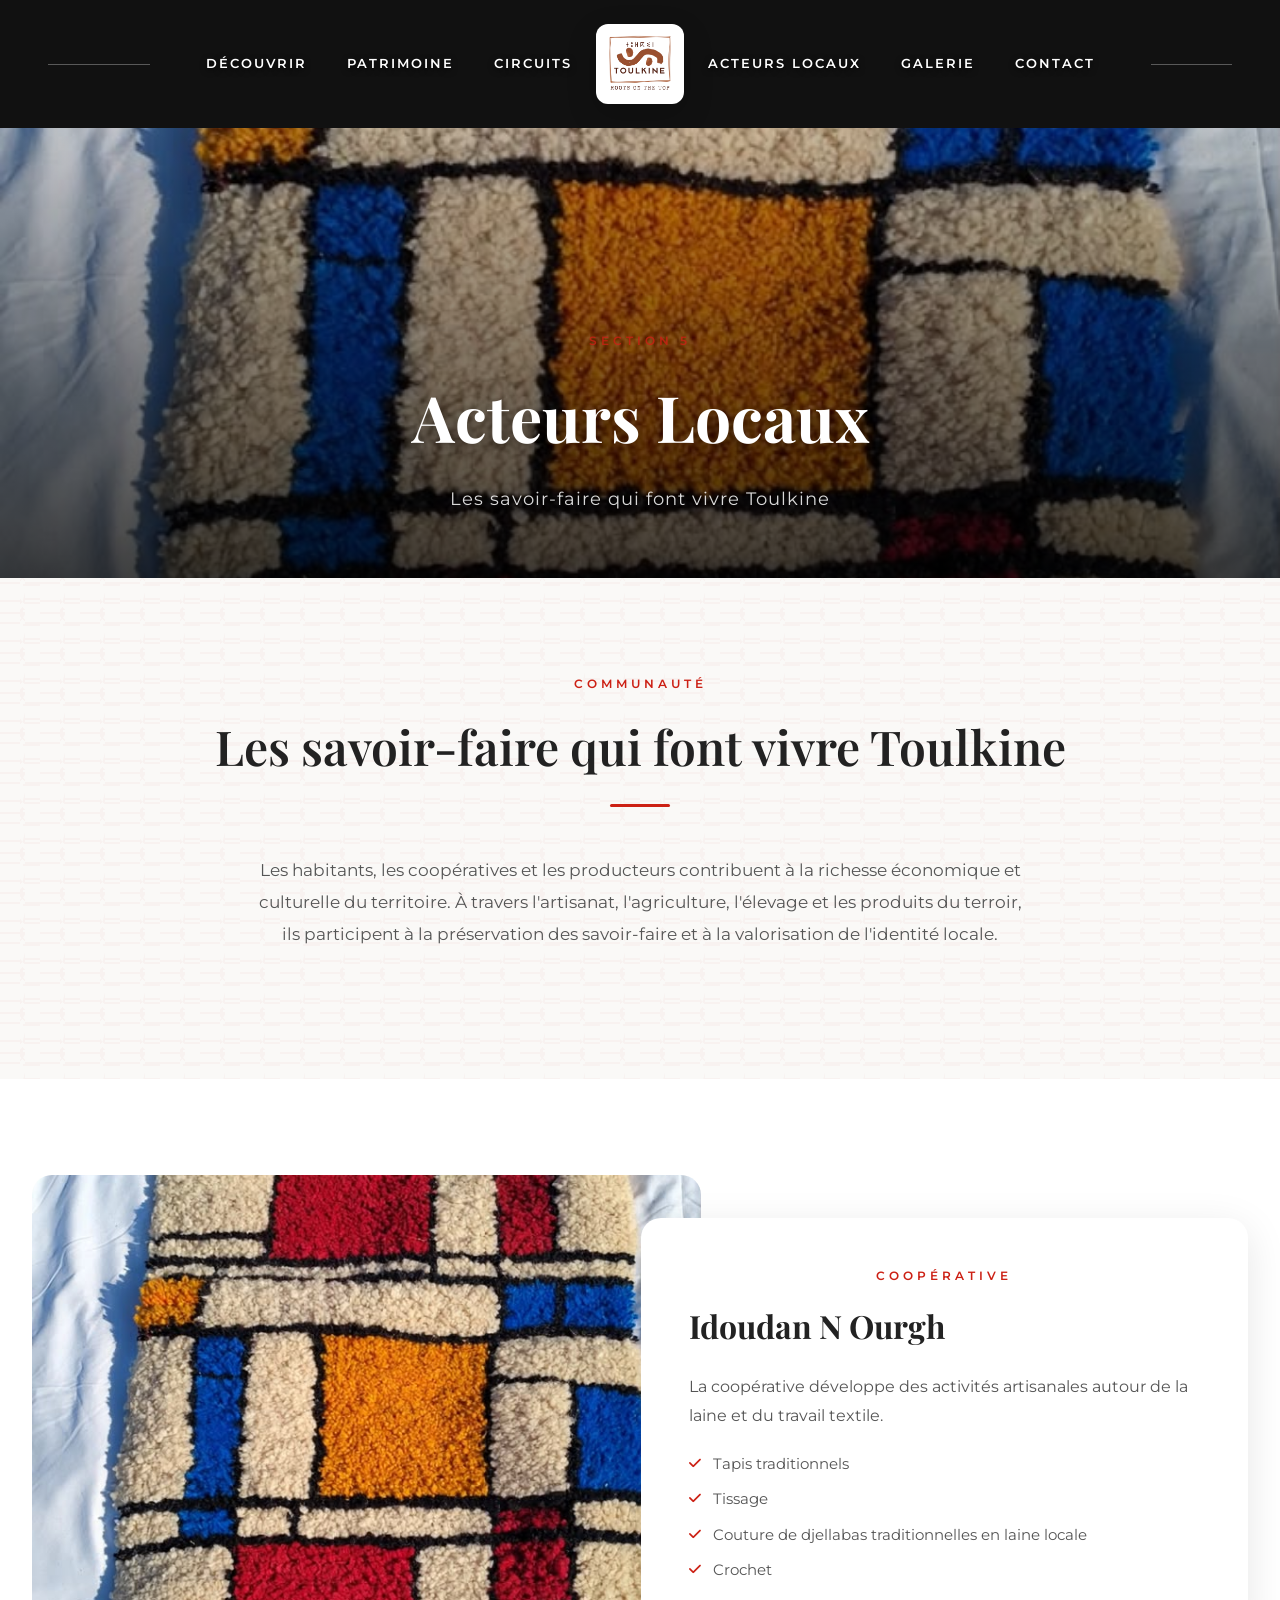
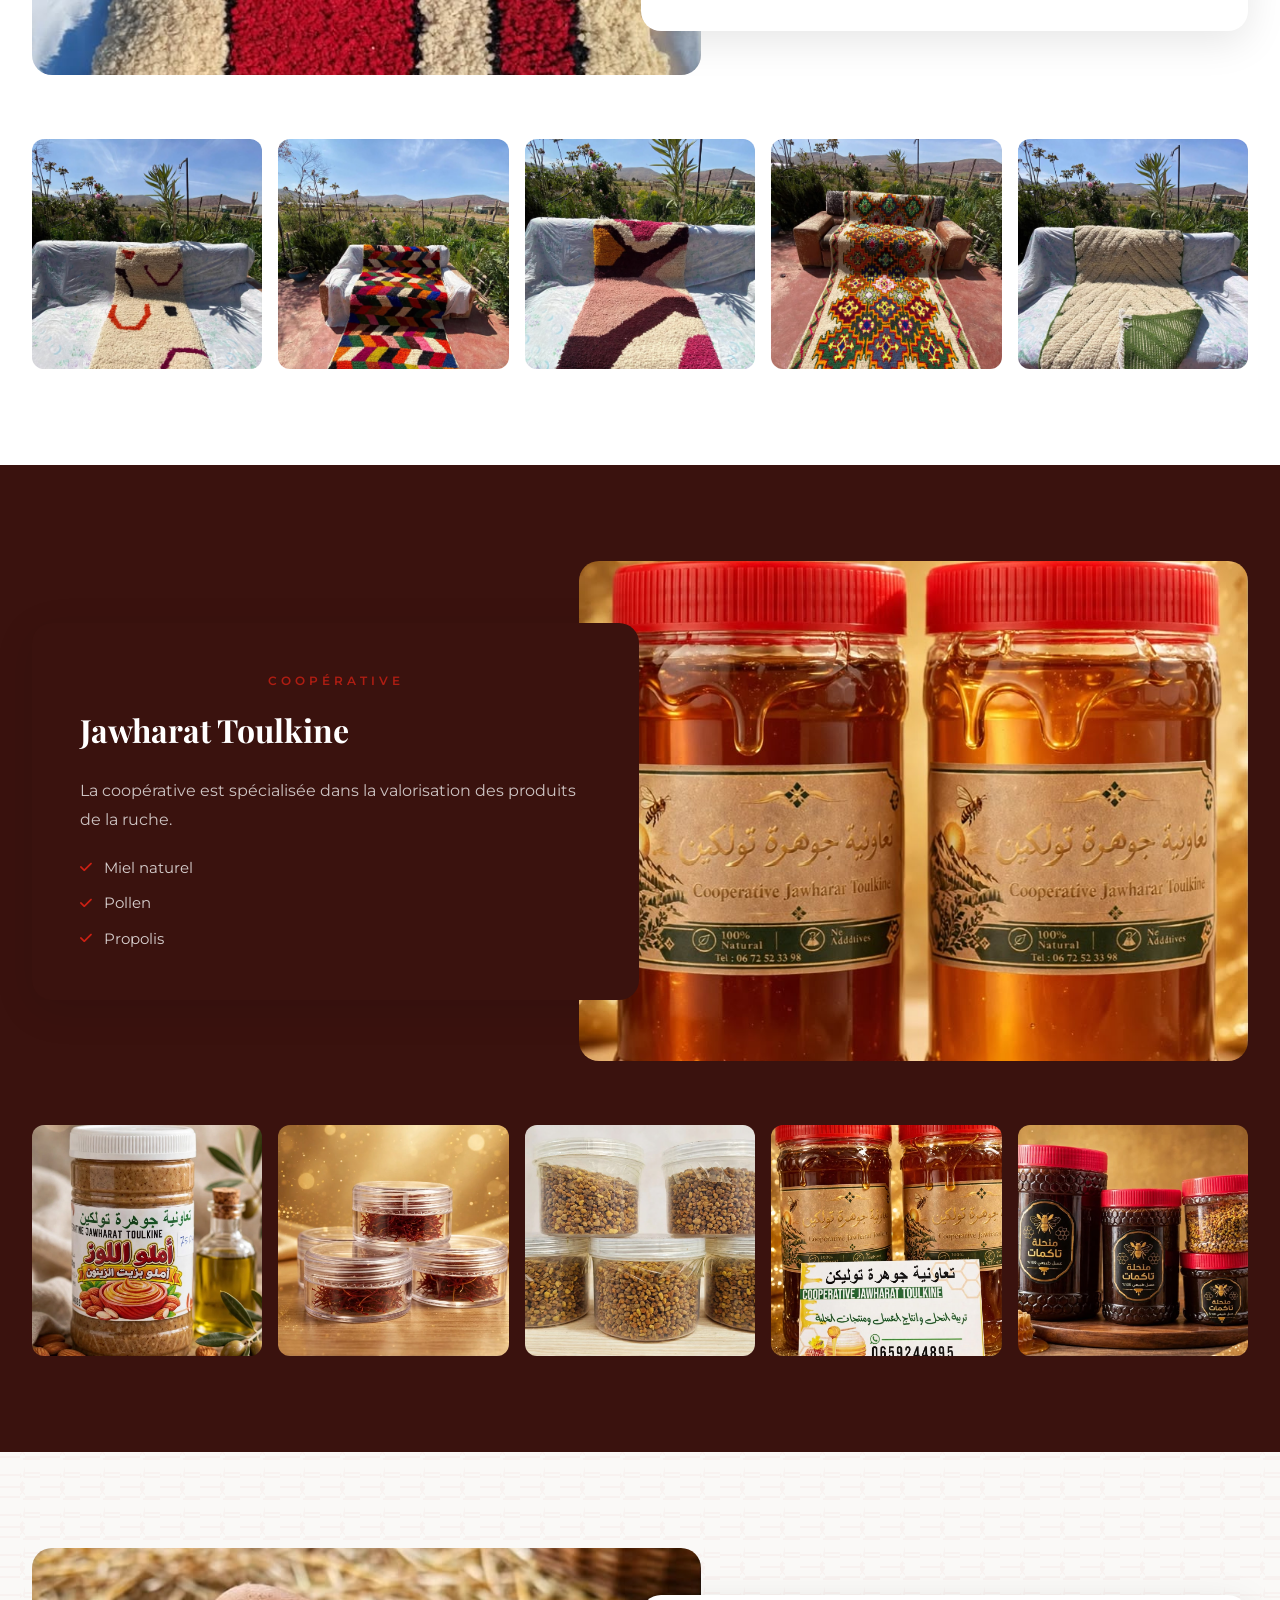
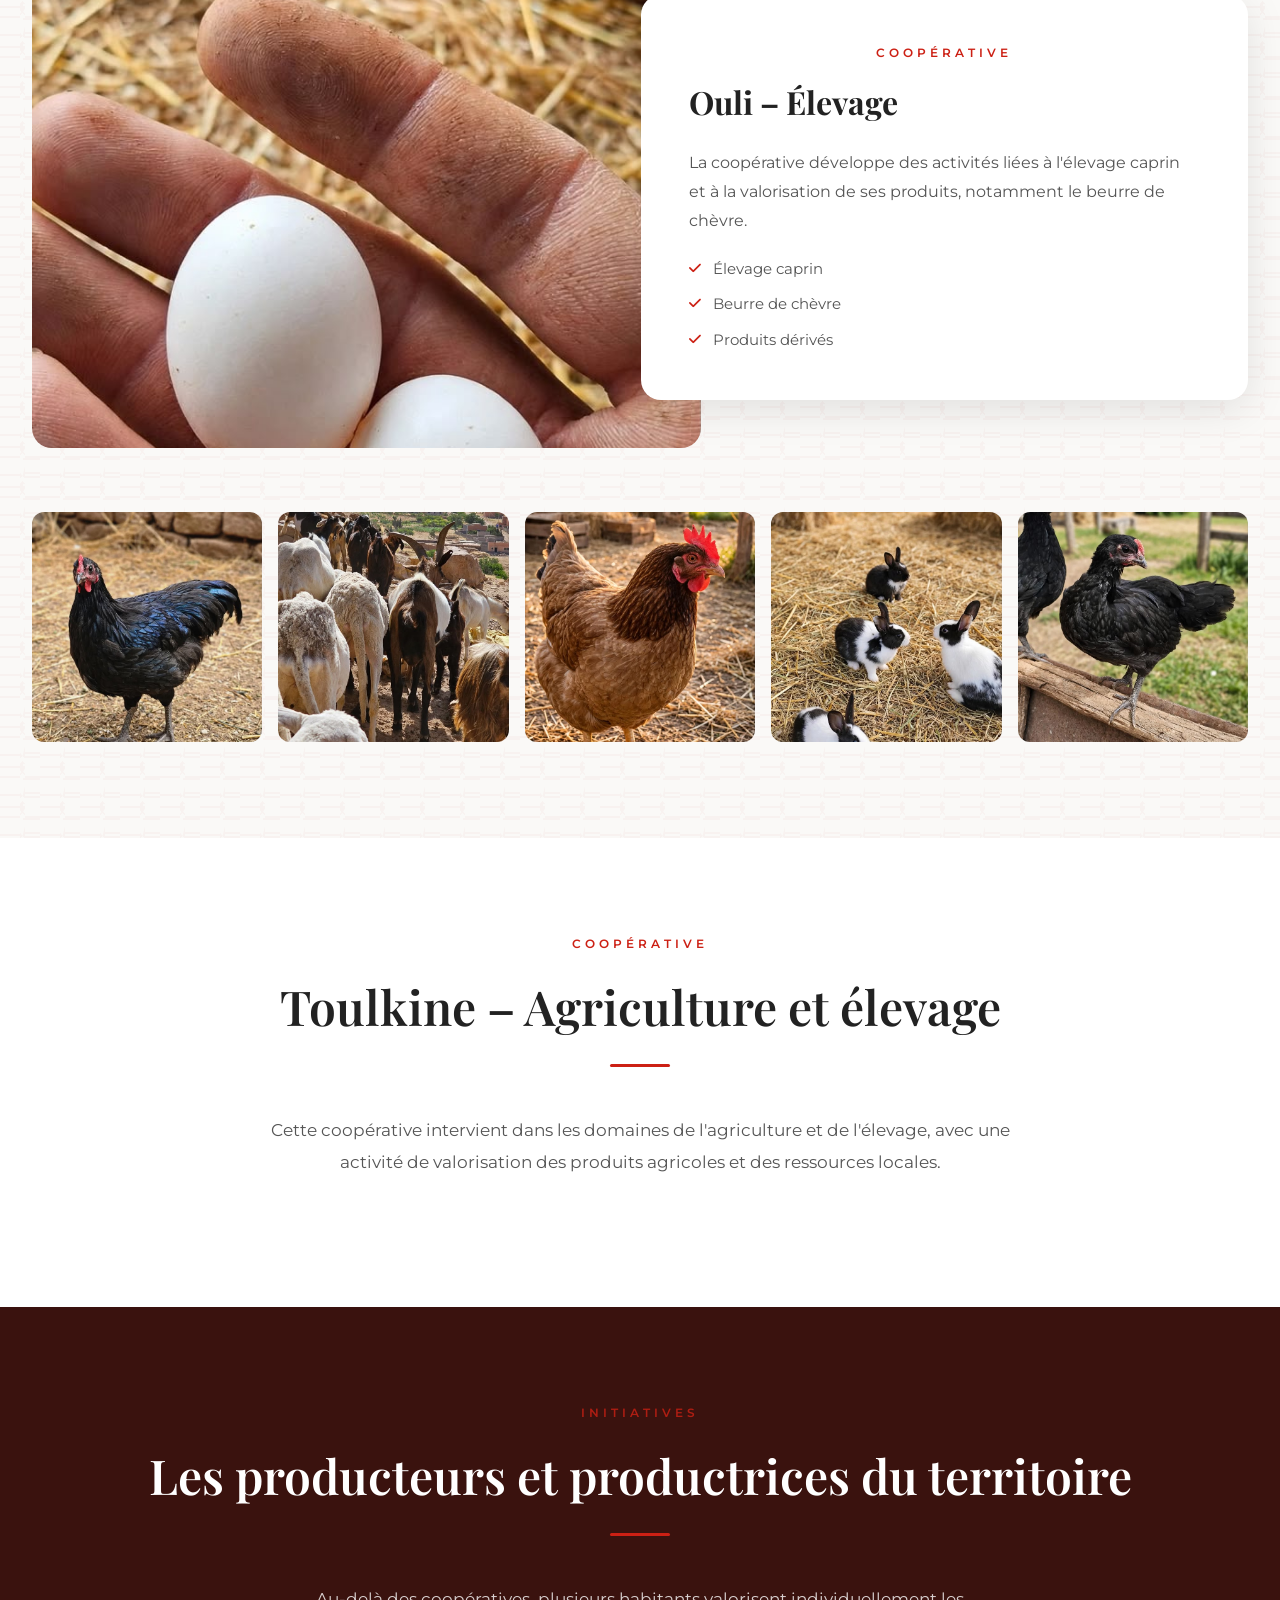
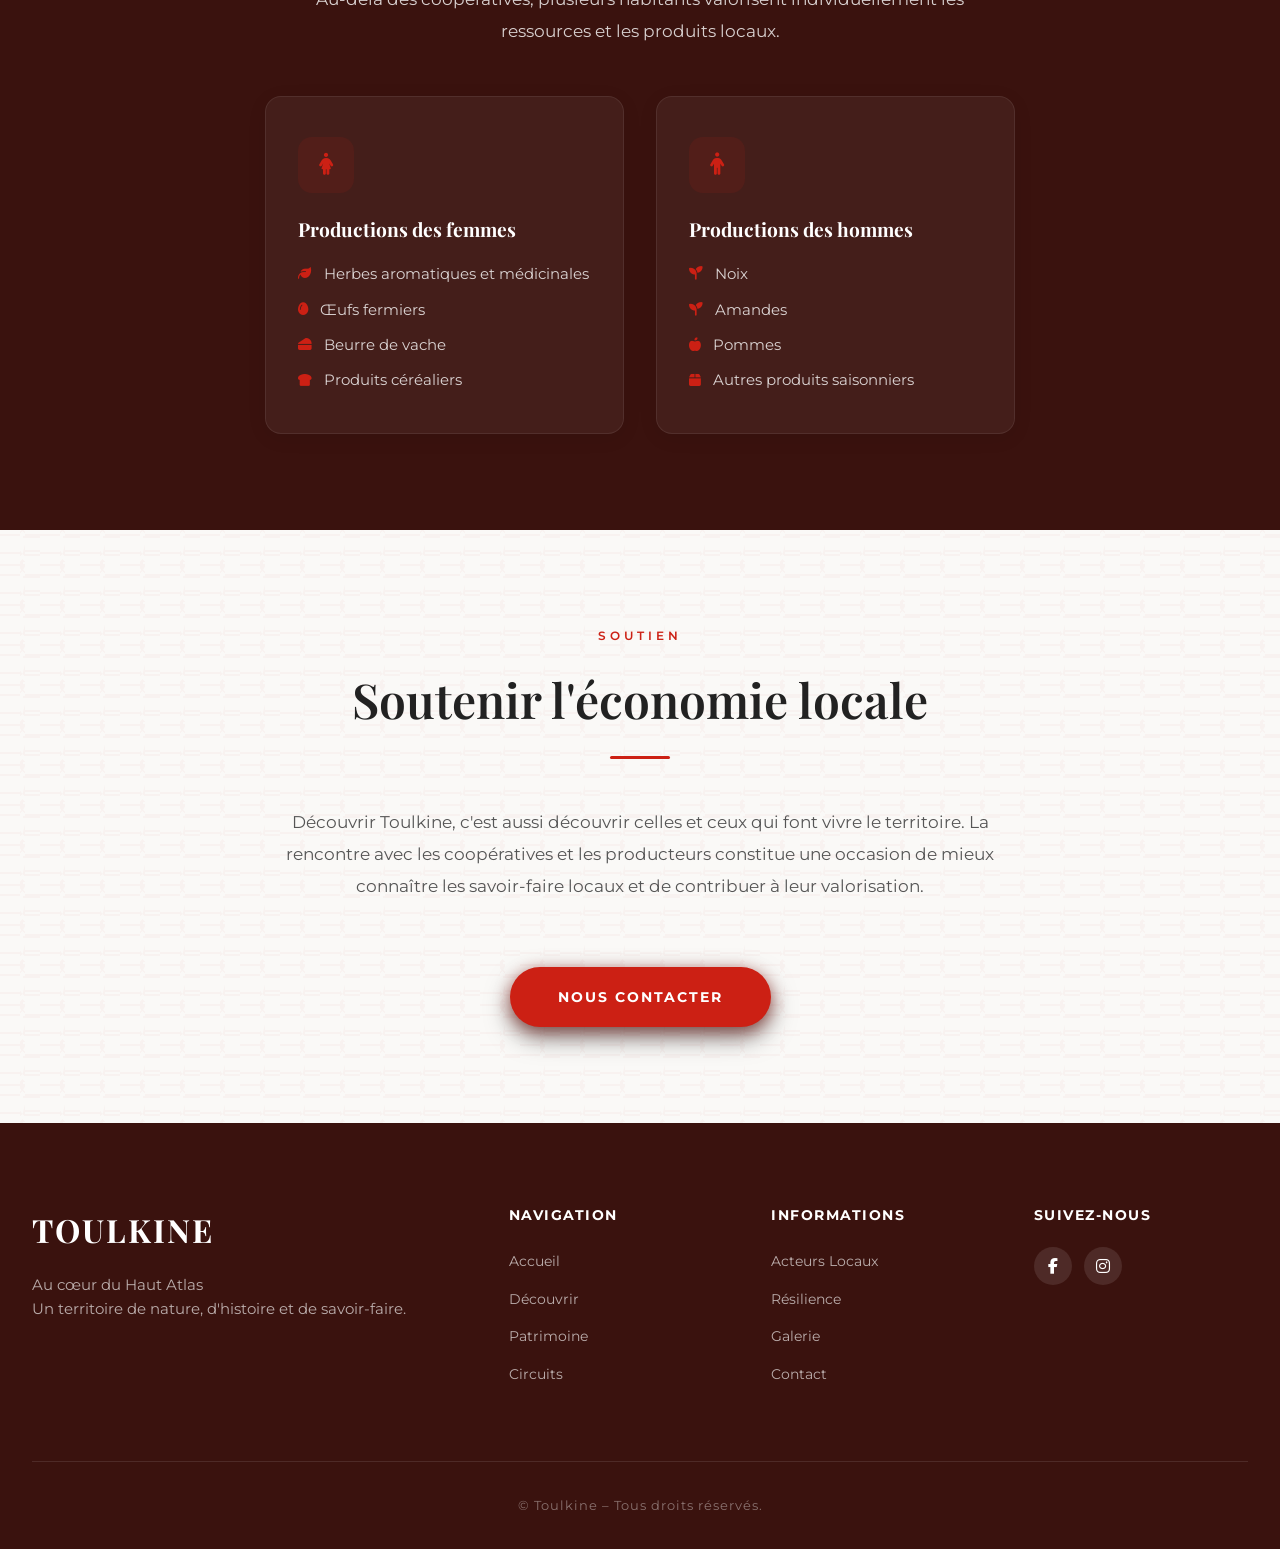
==== acteurs.html @ 603f94a1 "Revert heavy text shadows on TOULKINE and hero texts back to original natural look" ====
<!DOCTYPE html>
<html lang="fr">
<head>
    <meta charset="UTF-8">
    <meta name="viewport" content="width=device-width, initial-scale=1.0">
    <title>Acteurs Locaux – Toulkine</title>
    <link rel="stylesheet" href="css/style.css?v=6">
    <link rel="stylesheet" href="https://cdnjs.cloudflare.com/ajax/libs/font-awesome/6.4.0/css/all.min.css">
</head>
<body>

    <header class="solid-header" id="main-header">
        <div class="menu-toggle" id="mobile-menu"><i class="fas fa-bars"></i></div>
        <div class="header-content">
            <nav class="nav-left">
                <hr class="nav-line">
                <a href="decouvrir.html">Découvrir</a>
                <a href="patrimoine.html">Patrimoine</a>
                <a href="circuits.html">Circuits</a>
            </nav>
            <div class="logo-center">
                <a href="index.html"><img src="images/logo.png" alt="Logo Toulkine"></a>
            </div>
            <nav class="nav-right">
                <a href="acteurs.html">Acteurs Locaux</a>
                <a href="gallery.html">Galerie</a>
                <a href="contact.html">Contact</a>
                <hr class="nav-line">
            </nav>
        </div>
    </header>

    <main>
        <section class="page-hero" style="background-image: url('images/rug-1.jpeg');">
            <div class="page-hero-content">
                <span class="section-label light">Section 5</span>
                <h1>Acteurs Locaux</h1>
                <p>Les savoir-faire qui font vivre Toulkine</p>
            </div>
        </section>

        <!-- INTRO -->
        <section class="section-full pattern-bg">
            <div class="container text-center-section">
                <span class="section-label">Communauté</span>
                <h2 class="section-title">Les savoir-faire qui font vivre Toulkine</h2>
                <p class="lead-text">Les habitants, les coopératives et les producteurs contribuent à la richesse économique et culturelle du territoire. À travers l'artisanat, l'agriculture, l'élevage et les produits du terroir, ils participent à la préservation des savoir-faire et à la valorisation de l'identité locale.</p>
            </div>
        </section>

        <!-- COOPÉRATIVE TAPIS -->
        <section class="section-full">
            <div class="container">
                <div class="text-image-grid">
                    <div class="grid-image">
                        <img src="images/rug-1.jpeg" alt="Coopérative Idoudan N Ourgh – Tapis">
                    </div>
                    <div class="grid-text">
                        <span class="section-label">Coopérative</span>
                        <h2>Idoudan N Ourgh</h2>
                        <p>La coopérative développe des activités artisanales autour de la laine et du travail textile.</p>
                        <ul class="product-list">
                            <li><i class="fas fa-check"></i> Tapis traditionnels</li>
                            <li><i class="fas fa-check"></i> Tissage</li>
                            <li><i class="fas fa-check"></i> Couture de djellabas traditionnelles en laine locale</li>
                            <li><i class="fas fa-check"></i> Crochet</li>
                        </ul>
                    </div>
                </div>
                <!-- RUGS GALLERY -->
                <div class="product-gallery">
                    <div class="product-img"><img src="images/rug-2.jpeg" alt="Tapis 2"></div>
                    <div class="product-img"><img src="images/rug-3.jpeg" alt="Tapis 3"></div>
                    <div class="product-img"><img src="images/rug-4.jpeg" alt="Tapis 4"></div>
                    <div class="product-img"><img src="images/rug-5.jpeg" alt="Tapis 5"></div>
                    <div class="product-img"><img src="images/rug-6.jpeg" alt="Tapis 6"></div>
                </div>
            </div>
        </section>

        <!-- COOPÉRATIVE MIEL -->
        <section class="section-full section-dark">
            <div class="container">
                <div class="text-image-grid reverse">
                    <div class="grid-image">
                        <img src="images/honey-1.jpeg" alt="Coopérative Jawharat Toulkine – Miel">
                    </div>
                    <div class="grid-text dark-card">
                        <span class="section-label light">Coopérative</span>
                        <h2>Jawharat Toulkine</h2>
                        <p>La coopérative est spécialisée dans la valorisation des produits de la ruche.</p>
                        <ul class="product-list light">
                            <li><i class="fas fa-check"></i> Miel naturel</li>
                            <li><i class="fas fa-check"></i> Pollen</li>
                            <li><i class="fas fa-check"></i> Propolis</li>
                        </ul>
                    </div>
                </div>
                <!-- HONEY GALLERY -->
                <div class="product-gallery dark-gallery">
                    <div class="product-img"><img src="images/honey-2.jpeg" alt="Miel 2"></div>
                    <div class="product-img"><img src="images/honey-3.jpeg" alt="Miel 3"></div>
                    <div class="product-img"><img src="images/honey-4.jpeg" alt="Miel 4"></div>
                    <div class="product-img"><img src="images/honey-5.jpeg" alt="Miel 5"></div>
                    <div class="product-img"><img src="images/honey-6.jpeg" alt="Miel 6"></div>
                </div>
            </div>
        </section>

        <!-- COOPÉRATIVE ÉLEVAGE -->
        <section class="section-full pattern-bg">
            <div class="container">
                <div class="text-image-grid">
                    <div class="grid-image">
                        <img src="images/animal-1.jpeg" alt="Coopérative Ouli – Élevage caprin">
                    </div>
                    <div class="grid-text">
                        <span class="section-label">Coopérative</span>
                        <h2>Ouli – Élevage</h2>
                        <p>La coopérative développe des activités liées à l'élevage caprin et à la valorisation de ses produits, notamment le beurre de chèvre.</p>
                        <ul class="product-list">
                            <li><i class="fas fa-check"></i> Élevage caprin</li>
                            <li><i class="fas fa-check"></i> Beurre de chèvre</li>
                            <li><i class="fas fa-check"></i> Produits dérivés</li>
                        </ul>
                    </div>
                </div>
                <div class="product-gallery">
                    <div class="product-img"><img src="images/animal-3.jpeg" alt="Élevage 3"></div>
                    <div class="product-img"><img src="images/animal-4.jpeg" alt="Élevage 4"></div>
                    <div class="product-img"><img src="images/animal-5.jpeg" alt="Élevage 5"></div>
                    <div class="product-img"><img src="images/animal-6.jpeg" alt="Élevage 6"></div>
                    <div class="product-img"><img src="images/animal-7.jpeg" alt="Élevage 7"></div>
                </div>
            </div>
        </section>

        <!-- COOPÉRATIVE AGRICULTURE -->
        <section class="section-full">
            <div class="container text-center-section">
                <span class="section-label">Coopérative</span>
                <h2 class="section-title">Toulkine – Agriculture et élevage</h2>
                <p class="lead-text">Cette coopérative intervient dans les domaines de l'agriculture et de l'élevage, avec une activité de valorisation des produits agricoles et des ressources locales.</p>
            </div>
        </section>

        <!-- PRODUCTEURS -->
        <section class="section-full section-dark">
            <div class="container">
                <span class="section-label light">Initiatives</span>
                <h2 class="section-title light">Les producteurs et productrices du territoire</h2>
                <p class="lead-text" style="color:rgba(255,255,255,0.8); text-align:center; max-width:700px; margin:0 auto 3rem;">Au-delà des coopératives, plusieurs habitants valorisent individuellement les ressources et les produits locaux.</p>
                <div class="richesses-grid" style="grid-template-columns: repeat(2, 1fr); max-width: 750px; margin: 0 auto;">
                    <div class="richesse-card dark-richesse">
                        <div class="richesse-icon"><i class="fas fa-female"></i></div>
                        <h3>Productions des femmes</h3>
                        <ul class="product-list light" style="text-align:left; margin-top:1rem;">
                            <li><i class="fas fa-leaf"></i> Herbes aromatiques et médicinales</li>
                            <li><i class="fas fa-egg"></i> Œufs fermiers</li>
                            <li><i class="fas fa-cheese"></i> Beurre de vache</li>
                            <li><i class="fas fa-bread-slice"></i> Produits céréaliers</li>
                        </ul>
                    </div>
                    <div class="richesse-card dark-richesse">
                        <div class="richesse-icon"><i class="fas fa-male"></i></div>
                        <h3>Productions des hommes</h3>
                        <ul class="product-list light" style="text-align:left; margin-top:1rem;">
                            <li><i class="fas fa-seedling"></i> Noix</li>
                            <li><i class="fas fa-seedling"></i> Amandes</li>
                            <li><i class="fas fa-apple-alt"></i> Pommes</li>
                            <li><i class="fas fa-box"></i> Autres produits saisonniers</li>
                        </ul>
                    </div>
                </div>
            </div>
        </section>

        <!-- CTA -->
        <section class="section-full pattern-bg">
            <div class="container text-center-section">
                <span class="section-label">Soutien</span>
                <h2 class="section-title">Soutenir l'économie locale</h2>
                <p class="lead-text">Découvrir Toulkine, c'est aussi découvrir celles et ceux qui font vivre le territoire. La rencontre avec les coopératives et les producteurs constitue une occasion de mieux connaître les savoir-faire locaux et de contribuer à leur valorisation.</p>
                <a href="contact.html" class="hero-btn" style="margin-top:2rem; display:inline-block;">Nous contacter</a>
            </div>
        </section>

    </main>

    <footer class="site-footer">
        <div class="footer-container">
            <div class="footer-brand">
                <h2 class="footer-logo">TOULKINE</h2>
                <p>Au cœur du Haut Atlas<br>Un territoire de nature, d'histoire et de savoir-faire.</p>
            </div>
            <div class="footer-links">
                <h3>Navigation</h3>
                <ul>
                    <li><a href="index.html">Accueil</a></li>
                    <li><a href="decouvrir.html">Découvrir</a></li>
                    <li><a href="patrimoine.html">Patrimoine</a></li>
                    <li><a href="circuits.html">Circuits</a></li>
                </ul>
            </div>
            <div class="footer-links">
                <h3>Informations</h3>
                <ul>
                    <li><a href="acteurs.html">Acteurs Locaux</a></li>
                    <li><a href="resilience.html">Résilience</a></li>
                    <li><a href="gallery.html">Galerie</a></li>
                    <li><a href="contact.html">Contact</a></li>
                </ul>
            </div>
            <div class="footer-social">
                <h3>Suivez-nous</h3>
                <div class="social-icons">
                    <a href="#"><i class="fab fa-facebook-f"></i></a>
                    <a href="#"><i class="fab fa-instagram"></i></a>
                </div>
            </div>
        </div>
        <div class="footer-bottom">
            <p>&copy; Toulkine – Tous droits réservés.</p>
        </div>
    </footer>

    <script src="js/script.js"></script>
</body>
</html>
---- css/style.css ----
/* --- Toulkine Design System V3 --- */
@import url('https://fonts.googleapis.com/css2?family=Playfair+Display:wght@400;500;600;700&family=Montserrat:wght@300;400;500;600;700&display=swap');

:root {
  --color-primary: #cc2014;
  --color-primary-dark: #a0170e;
  --color-bg: #FFFFFF;
  --color-surface: #F9F8F6;
  --color-text: #222222;
  --color-text-light: #555555;
  --color-white: #FFFFFF;
  --color-dark: #1a1a1a;
  --font-heading: 'Playfair Display', serif;
  --font-body: 'Montserrat', sans-serif;
}

* { margin: 0; padding: 0; box-sizing: border-box; }

body {
  font-family: var(--font-body);
  color: var(--color-text);
  background-color: var(--color-bg);
  line-height: 1.7;
  -webkit-font-smoothing: antialiased;
}

a { text-decoration: none; color: inherit; transition: all 0.3s ease; }

img { max-width: 100%; display: block; }

/* ===========================
   PATTERN BACKGROUND
=========================== */
.pattern-bg {
  background-color: #faf9f7;
  background-image: url("data:image/svg+xml,%3Csvg width='40' height='40' viewBox='0 0 40 40' xmlns='http://www.w3.org/2000/svg'%3E%3Cpath d='M20 20.5V18H0v-2h20v-2.5L22.5 16 25 13.5V8h-2V6h2V3.5L22.5 1 20 3.5V6H0V4h20V1.5L22.5 -1 25 1.5V6h15V4H25v2h15v2H25v5.5L22.5 16 20 13.5V16H0v2h20v2.5L22.5 24 25 26.5V32h-2v2h2v2.5L22.5 41 20 38.5V36H0v-2h20v-2.5L22.5 29 25 31.5V26h15v-2H25v-2h15v-2H25v-5.5L22.5 24 20 26.5V24H0v-2h20z' fill='%23cc2014' fill-opacity='0.03' fill-rule='evenodd'/%3E%3C/svg%3E");
}

/* ===========================
   SECTION DARK
=========================== */
.section-dark {
  background-color: #3A120E;
  color: var(--color-white);
}

/* ===========================
   HEADER
=========================== */
header {
  position: absolute;
  top: 0;
  width: 100%;
  z-index: 1000;
  background: linear-gradient(to bottom, rgba(0,0,0,0.65) 0%, rgba(0,0,0,0.2) 75%, transparent 100%);
  padding: 1.5rem 0;
}

header.solid-header {
  background: #111;
  position: relative;
}

.header-content {
  display: flex;
  justify-content: center;
  align-items: center;
  max-width: 1400px;
  margin: 0 auto;
  padding: 0 2rem;
  gap: 1.5rem;
}

.nav-left, .nav-right {
  display: flex;
  align-items: center;
  gap: 2.5rem;
  flex: 1;
}

.nav-left { justify-content: flex-end; }
.nav-right { justify-content: flex-start; }

.nav-line {
  flex-grow: 1;
  border: none;
  border-top: 1px solid rgba(255,255,255,0.3);
  margin: 0 1rem;
}

.nav-left a, .nav-right a {
  color: var(--color-white);
  text-transform: uppercase;
  font-size: 0.8rem;
  letter-spacing: 2px;
  font-weight: 600;
  position: relative;
  white-space: nowrap;
  text-shadow: 0 2px 6px rgba(0, 0, 0, 0.8);
}

.nav-left a:hover, .nav-right a:hover { color: var(--color-primary); }

.logo-center img {
  height: 80px;
  background: var(--color-white);
  padding: 8px 12px;
  border-radius: 12px;
  box-shadow: 0 10px 30px rgba(0,0,0,0.2);
  transition: transform 0.4s ease;
  display: block;
}

.logo-center img:hover { transform: scale(1.05); }

/* ===========================
   SIDE MENU
=========================== */
.side-menu {
  position: fixed;
  right: 15px;
  top: 50%;
  transform: translateY(-50%);
  display: flex;
  flex-direction: column;
  gap: 12px;
  z-index: 1000;
}

.side-menu a {
  background-color: var(--color-primary);
  color: var(--color-white);
  width: 46px;
  height: 46px;
  display: flex;
  align-items: center;
  justify-content: center;
  border-radius: 50%;
  font-size: 1.1rem;
  box-shadow: 0 4px 15px rgba(0,0,0,0.3);
  transition: transform 0.2s ease, background-color 0.2s;
}

.side-menu a:hover {
  transform: scale(1.1);
  background-color: var(--color-primary-dark);
}

/* ===========================
   HERO
=========================== */
.hero {
  height: 100vh;
  display: flex;
  align-items: center;
  justify-content: center;
  position: relative;
  /* Original hero: url('https://upload.wikimedia.org/wikipedia/commons/d/db/Panorama_Djebel_el_Kest.jpg') */
  background: url('../images/home.jpeg') center/cover no-repeat;
}

.hero::after {
  content: '';
  position: absolute;
  inset: 0;
  background: linear-gradient(
    to bottom,
    rgba(12, 6, 5, 0.45) 0%,
    rgba(12, 6, 5, 0.5) 35%,
    rgba(12, 6, 5, 0.7) 65%,
    rgba(12, 6, 5, 0.88) 100%
  );
}

.hero-content {
  position: relative;
  z-index: 2;
  text-align: center;
  padding: 0 1.5rem;
}

.hero-eyebrow {
  color: #FFFFFF;
  font-size: 0.95rem;
  letter-spacing: 5px;
  text-transform: uppercase;
  margin-bottom: 1.2rem;
  display: block;
  font-weight: 500;
  text-shadow: 0 2px 10px rgba(0, 0, 0, 0.4);
}

.hero h1 {
  font-size: 7rem;
  color: var(--color-white);
  font-family: var(--font-heading);
  font-weight: 700;
  letter-spacing: 8px;
  margin-bottom: 1.5rem;
  text-shadow: 0 5px 25px rgba(0, 0, 0, 0.5);
}

.hero-subtitle {
  color: #FFFFFF;
  font-size: 1.15rem;
  max-width: 700px;
  margin: 0 auto 2.5rem;
  line-height: 1.8;
  font-weight: 400;
  text-shadow: 0 2px 15px rgba(0, 0, 0, 0.4);
}

.hero-btn {
  display: inline-block;
  background-color: var(--color-primary);
  color: var(--color-white);
  padding: 1.1rem 3rem;
  border-radius: 50px;
  font-size: 0.9rem;
  text-transform: uppercase;
  font-weight: 700;
  letter-spacing: 2px;
  box-shadow: 0 10px 25px rgba(0, 0, 0, 0.5), 0 4px 15px rgba(204, 32, 20, 0.5);
  transition: all 0.3s ease;
}

.hero-btn:hover {
  transform: translateY(-3px);
  background-color: var(--color-primary-dark);
  color: var(--color-white);
}

/* ===========================
   PAGE HERO (inner pages)
=========================== */
.page-hero {
  min-height: 50vh;
  display: flex;
  align-items: flex-end;
  position: relative;
  background-size: cover;
  background-position: center;
}

.page-hero::after {
  content: '';
  position: absolute;
  inset: 0;
  background: linear-gradient(to top, rgba(0,0,0,0.75) 0%, rgba(0,0,0,0.2) 100%);
}

.page-hero-dark::after {
  background: linear-gradient(to top, rgba(26,26,26,0.9) 0%, rgba(0,0,0,0.3) 100%);
}

.page-hero-content {
  position: relative;
  z-index: 2;
  padding: 4rem 2rem;
  max-width: 900px;
  margin: 0 auto;
  width: 100%;
  text-align: center;
}

.page-hero-content h1 {
  font-family: var(--font-heading);
  font-size: 4rem;
  color: var(--color-white);
  margin-bottom: 0.75rem;
  text-shadow: 0 2px 15px rgba(0,0,0,0.4);
}

.page-hero-content p {
  color: rgba(255,255,255,0.85);
  font-size: 1.1rem;
  letter-spacing: 1px;
}

/* ===========================
   SECTION LABEL
=========================== */
.section-label {
  display: block;
  text-align: center;
  font-size: 0.75rem;
  letter-spacing: 4px;
  text-transform: uppercase;
  color: var(--color-primary);
  margin-bottom: 0.75rem;
  font-weight: 600;
}

.section-label.light {
  color: rgba(204,32,20,0.8);
}

/* ===========================
   SECTIONS & CONTAINERS
=========================== */
.section-full { padding: 6rem 2rem; }

.container {
  max-width: 1300px;
  margin: 0 auto;
}

.text-center-section {
  text-align: center;
}

.section-title {
  text-align: center;
  font-size: 3rem;
  color: var(--color-text);
  margin-bottom: 3rem;
  font-family: var(--font-heading);
  font-weight: 600;
  position: relative;
}

.section-title::after {
  content: '';
  display: block;
  width: 60px;
  height: 3px;
  background: var(--color-primary);
  margin: 1rem auto 0;
  border-radius: 2px;
}

.section-title.light { color: var(--color-white); }
.section-title.light::after { background: var(--color-primary); }

.lead-text {
  font-size: 1.05rem;
  color: var(--color-text-light);
  max-width: 780px;
  margin: 0 auto 2rem;
  line-height: 1.9;
  text-align: center;
}

.light-text { color: rgba(255,255,255,0.8); }

/* ===========================
   INTRO BLOCK (home)
=========================== */
.intro-block {
  text-align: center;
  max-width: 800px;
  margin: 0 auto;
}

.btn-outline {
  display: inline-block;
  border: 2px solid var(--color-primary);
  color: var(--color-primary);
  padding: 0.9rem 2.5rem;
  border-radius: 50px;
  font-size: 0.85rem;
  text-transform: uppercase;
  letter-spacing: 2px;
  font-weight: 600;
  margin-top: 1.5rem;
  transition: all 0.3s;
}

.btn-outline:hover {
  background: var(--color-primary);
  color: white;
}

/* ===========================
   STATS GRID
=========================== */
.stats-grid {
  display: grid;
  grid-template-columns: repeat(4, 1fr);
  gap: 2rem;
  margin-bottom: 2rem;
}

.stat-card {
  text-align: center;
  padding: 2.5rem 1.5rem;
  border: 1px solid rgba(255,255,255,0.1);
  border-radius: 16px;
  background: rgba(255,255,255,0.05);
}

.stat-number {
  display: block;
  font-family: var(--font-heading);
  font-size: 2.8rem;
  font-weight: 700;
  color: var(--color-primary);
  line-height: 1;
  margin-bottom: 0.75rem;
}

.stat-label {
  display: block;
  color: rgba(255,255,255,0.75);
  font-size: 0.9rem;
  letter-spacing: 1px;
  text-transform: uppercase;
}

.stats-note {
  text-align: center;
  color: rgba(255,255,255,0.45);
  font-size: 0.8rem;
  margin-top: 1rem;
  font-style: italic;
}

/* ===========================
   RICHESSES GRID (4-col cards)
=========================== */
.richesses-grid {
  display: grid;
  grid-template-columns: repeat(4, 1fr);
  gap: 2rem;
}

.richesse-card {
  background: var(--color-white);
  border-radius: 16px;
  padding: 2.5rem 2rem;
  box-shadow: 0 4px 20px rgba(0,0,0,0.07);
  transition: transform 0.3s, box-shadow 0.3s;
  text-decoration: none;
  color: var(--color-text);
  display: block;
}

.richesse-card:hover {
  transform: translateY(-6px);
  box-shadow: 0 12px 35px rgba(0,0,0,0.12);
  color: var(--color-text);
}

.richesse-card.dark-richesse {
  background: rgba(255,255,255,0.05);
  border: 1px solid rgba(255,255,255,0.08);
  color: var(--color-white);
}

.richesse-card.dark-richesse:hover {
  background: rgba(255,255,255,0.1);
  color: var(--color-white);
}

.richesse-icon {
  width: 56px;
  height: 56px;
  background: rgba(204,32,20,0.1);
  border-radius: 14px;
  display: flex;
  align-items: center;
  justify-content: center;
  margin-bottom: 1.25rem;
  font-size: 1.4rem;
  color: var(--color-primary);
}

.richesse-card h3 {
  font-family: var(--font-heading);
  font-size: 1.2rem;
  margin-bottom: 0.75rem;
  color: inherit;
}

.richesse-card p {
  font-size: 0.95rem;
  color: var(--color-text-light);
  line-height: 1.65;
}

.richesse-card.dark-richesse p {
  color: rgba(255,255,255,0.65);
}

/* ===========================
   TEXT-IMAGE GRID
=========================== */
.text-image-grid {
  display: flex;
  align-items: center;
  gap: 0;
  margin-bottom: 4rem;
}

.text-image-grid.reverse { flex-direction: row-reverse; }

.grid-image {
  flex: 0 0 55%;
  height: 500px;
  overflow: hidden;
  border-radius: 20px;
}

.grid-image img {
  width: 100%;
  height: 100%;
  object-fit: cover;
  transition: transform 0.6s ease;
}

.grid-image:hover img { transform: scale(1.04); }

.grid-text {
  flex: 1;
  background: var(--color-white);
  padding: 3rem;
  border-radius: 20px;
  box-shadow: 0 10px 40px rgba(0,0,0,0.1);
  margin-left: -60px;
  z-index: 2;
  position: relative;
}

.text-image-grid.reverse .grid-text {
  margin-left: 0;
  margin-right: -60px;
}

.grid-text.dark-card {
  background: #3A120E;
  color: var(--color-white);
}

.grid-text h2 {
  font-family: var(--font-heading);
  font-size: 2rem;
  margin-bottom: 1.25rem;
  color: inherit;
}

.grid-text p {
  font-size: 1rem;
  color: var(--color-text-light);
  line-height: 1.8;
  margin-bottom: 1rem;
}

.grid-text.dark-card p { color: rgba(255,255,255,0.75); }

/* ===========================
   SOMMETS LIST
=========================== */
.sommets-list {
  display: grid;
  grid-template-columns: repeat(auto-fit, minmax(220px, 1fr));
  gap: 1.25rem;
  margin: 2.5rem 0;
}

.sommet-item {
  display: flex;
  align-items: flex-start;
  gap: 1rem;
  background: var(--color-white);
  border-radius: 12px;
  padding: 1.25rem 1.5rem;
  box-shadow: 0 2px 12px rgba(0,0,0,0.06);
}

.sommet-item i {
  color: var(--color-primary);
  font-size: 1.1rem;
  margin-top: 3px;
  flex-shrink: 0;
}

.sommet-item div { display: flex; flex-direction: column; }
.sommet-item strong { font-size: 1rem; color: var(--color-text); }
.sommet-item span { font-size: 0.85rem; color: var(--color-text-light); }

/* ===========================
   CAVE GALLERY
=========================== */
.cave-gallery {
  display: grid;
  grid-template-columns: repeat(4, 1fr);
  gap: 1rem;
  margin: 3rem 0;
}

.cave-item {
  border-radius: 12px;
  overflow: hidden;
  aspect-ratio: 1;
}

.cave-item img {
  width: 100%;
  height: 100%;
  object-fit: cover;
  transition: transform 0.4s;
}

.cave-item:hover img { transform: scale(1.06); }

/* ===========================
   INFO BOX
=========================== */
.info-box {
  display: flex;
  gap: 1rem;
  align-items: flex-start;
  background: rgba(204,32,20,0.06);
  border-left: 4px solid var(--color-primary);
  border-radius: 8px;
  padding: 1.25rem 1.5rem;
}

.info-box i {
  color: var(--color-primary);
  font-size: 1.2rem;
  flex-shrink: 0;
  margin-top: 2px;
}

.info-box p {
  font-size: 0.9rem;
  color: var(--color-text-light);
  line-height: 1.65;
  margin: 0;
}

/* ===========================
   CIRCUIT CARDS
=========================== */
.circuit-placeholder-grid {
  display: grid;
  grid-template-columns: repeat(3, 1fr);
  gap: 2rem;
  margin: 3rem 0;
}

.circuit-card {
  background: var(--color-white);
  border-radius: 20px;
  padding: 2.5rem 2rem;
  box-shadow: 0 4px 20px rgba(0,0,0,0.07);
  position: relative;
  text-align: center;
  transition: transform 0.3s;
}

.circuit-card:hover { transform: translateY(-6px); }

.circuit-badge {
  position: absolute;
  top: 1.25rem;
  right: 1.25rem;
  background: var(--color-primary);
  color: white;
  font-size: 0.72rem;
  letter-spacing: 1px;
  text-transform: uppercase;
  padding: 4px 10px;
  border-radius: 20px;
  font-weight: 600;
}

.circuit-icon {
  width: 64px;
  height: 64px;
  background: rgba(204,32,20,0.08);
  border-radius: 50%;
  display: flex;
  align-items: center;
  justify-content: center;
  font-size: 1.6rem;
  color: var(--color-primary);
  margin: 0 auto 1.5rem;
}

.circuit-card h3 {
  font-family: var(--font-heading);
  font-size: 1.3rem;
  margin-bottom: 0.75rem;
  color: var(--color-text);
}

.circuit-card p {
  font-size: 0.95rem;
  color: var(--color-text-light);
  margin-bottom: 1.5rem;
}

.circuit-meta {
  display: flex;
  flex-direction: column;
  gap: 0.5rem;
  font-size: 0.85rem;
  color: var(--color-text-light);
  text-align: left;
  border-top: 1px solid #eee;
  padding-top: 1.25rem;
}

.circuit-meta span { display: flex; align-items: center; gap: 0.6rem; }
.circuit-meta i { color: var(--color-primary); width: 14px; }

/* ===========================
   EXPERIENCES GRID
=========================== */
.experiences-grid {
  display: grid;
  grid-template-columns: repeat(2, 1fr);
  gap: 2rem;
}

.experience-item {
  border-radius: 20px;
  overflow: hidden;
  position: relative;
}

.experience-img {
  height: 260px;
  background-size: cover;
  background-position: center;
  transition: transform 0.5s;
}

.experience-item:hover .experience-img { transform: scale(1.03); }

.experience-content {
  background: rgba(255,255,255,0.05);
  border: 1px solid rgba(255,255,255,0.08);
  padding: 2rem;
}

.experience-content h3 {
  font-family: var(--font-heading);
  font-size: 1.3rem;
  color: var(--color-white);
  margin-bottom: 0.75rem;
}

.experience-content p {
  font-size: 0.95rem;
  color: rgba(255,255,255,0.7);
  line-height: 1.65;
}

/* ===========================
   PRODUCT LIST
=========================== */
.product-list {
  list-style: none;
  margin-top: 1.25rem;
  display: flex;
  flex-direction: column;
  gap: 0.6rem;
}

.product-list li {
  display: flex;
  align-items: center;
  gap: 0.75rem;
  font-size: 0.95rem;
  color: var(--color-text-light);
}

.product-list li i {
  color: var(--color-primary);
  font-size: 0.85rem;
  flex-shrink: 0;
}

.product-list.light li { color: rgba(255,255,255,0.8); }

/* ===========================
   PRODUCT GALLERY
=========================== */
.product-gallery {
  display: grid;
  grid-template-columns: repeat(5, 1fr);
  gap: 1rem;
  margin-top: 3rem;
}

.product-gallery.dark-gallery { }

.product-img {
  border-radius: 12px;
  overflow: hidden;
  aspect-ratio: 1;
}

.product-img img {
  width: 100%;
  height: 100%;
  object-fit: cover;
  transition: transform 0.4s;
}

.product-img:hover img { transform: scale(1.07); }

/* ===========================
   BENTO GALLERY
=========================== */
.bento-gallery {
  display: grid;
  grid-template-columns: repeat(3, 1fr);
  grid-auto-rows: 280px;
  grid-auto-flow: dense;
  gap: 1rem;
  margin-top: 2.5rem;
}

.bento-item {
  border-radius: 14px;
  overflow: hidden;
  position: relative;
}

.bento-item img {
  width: 100%;
  height: 100%;
  object-fit: cover;
  transition: transform 0.5s ease;
}

.bento-item:hover img { transform: scale(1.06); }

.bento-large {
  grid-column: span 2;
  grid-row: span 2;
}

.bento-wide { grid-column: span 2; }
.bento-tall { grid-row: span 2; }

/* ===========================
   CONTACT & MAP
=========================== */
.contact-map-grid {
  display: grid;
  grid-template-columns: 1fr 1fr;
  gap: 2.5rem;
  align-items: start;
}

.contact-box {
  background: var(--color-white);
  border-radius: 20px;
  padding: 3rem;
  box-shadow: 0 8px 40px rgba(0,0,0,0.08);
}

.map-card {
  background: var(--color-white);
  border-radius: 20px;
  padding: 3rem;
  box-shadow: 0 8px 40px rgba(0,0,0,0.08);
}

.contact-box-title {
  font-family: var(--font-heading);
  font-size: 2rem;
  margin-bottom: 1rem;
  color: var(--color-text);
}

.contact-box-desc {
  color: var(--color-text-light);
  font-size: 0.95rem;
  margin-bottom: 2rem;
  line-height: 1.7;
}

.form-control {
  display: block;
  width: 100%;
  padding: 1rem 1.25rem;
  border: 1.5px solid #e0e0e0;
  border-radius: 10px;
  font-family: var(--font-body);
  font-size: 0.95rem;
  color: var(--color-text);
  margin-bottom: 1.1rem;
  transition: border-color 0.3s;
  background: #fafafa;
}

.form-control:focus {
  outline: none;
  border-color: var(--color-primary);
  background: white;
}

textarea.form-control {
  min-height: 130px;
  resize: vertical;
}

.btn-submit {
  width: 100%;
  background: var(--color-primary);
  color: white;
  border: none;
  padding: 1.1rem;
  border-radius: 10px;
  font-family: var(--font-body);
  font-size: 1rem;
  font-weight: 700;
  letter-spacing: 1px;
  text-transform: uppercase;
  cursor: pointer;
  transition: background 0.3s, transform 0.2s;
}

.btn-submit:hover {
  background: var(--color-primary-dark);
  transform: translateY(-2px);
}

.location-info {
  display: flex;
  flex-direction: column;
  gap: 1.25rem;
  margin-bottom: 1.75rem;
}

.location-item {
  display: flex;
  gap: 1rem;
  align-items: flex-start;
}

.location-item i {
  color: var(--color-primary);
  font-size: 1.1rem;
  margin-top: 3px;
  flex-shrink: 0;
}

.location-item div {
  display: flex;
  flex-direction: column;
  gap: 2px;
}

.location-item strong {
  font-size: 0.95rem;
  color: var(--color-text);
}

.location-item span {
  font-size: 0.88rem;
  color: var(--color-text-light);
}

.map-frame {
  border-radius: 12px;
  overflow: hidden;
  margin-bottom: 1.25rem;
}

.map-buttons {
  display: flex;
  gap: 1rem;
}

.btn-map {
  display: inline-flex;
  align-items: center;
  gap: 0.5rem;
  background: var(--color-primary);
  color: white;
  padding: 0.75rem 1.5rem;
  border-radius: 8px;
  font-size: 0.85rem;
  font-weight: 600;
  transition: background 0.3s;
}

.btn-map:hover {
  background: var(--color-primary-dark);
  color: white;
}

/* ===========================
   ITINERARY TIMELINE
=========================== */
.itinerary-timeline {
  position: relative;
  max-width: 700px;
  margin: 0 auto;
  padding-left: 40px;
}

.itinerary-timeline::before {
  content: '';
  position: absolute;
  left: 14px;
  top: 0;
  bottom: 0;
  width: 2px;
  background: rgba(204,32,20,0.4);
}

.timeline-step {
  position: relative;
  margin-bottom: 2.5rem;
  display: flex;
  gap: 1.5rem;
  align-items: flex-start;
}

.timeline-icon {
  position: absolute;
  left: -40px;
  width: 30px;
  height: 30px;
  background: var(--color-primary);
  border-radius: 50%;
  display: flex;
  align-items: center;
  justify-content: center;
  color: white;
  font-size: 0.8rem;
  flex-shrink: 0;
  box-shadow: 0 0 0 4px rgba(204,32,20,0.2);
}

.step-content {
  background: rgba(255,255,255,0.05);
  border: 1px solid rgba(255,255,255,0.08);
  border-radius: 12px;
  padding: 1.25rem 1.5rem;
  flex: 1;
}

.step-content h3 {
  color: var(--color-primary);
  font-size: 1.1rem;
  margin-bottom: 0.4rem;
  font-family: var(--font-heading);
  font-weight: 600;
}

.step-content p {
  font-size: 0.95rem;
  color: rgba(255,255,255,0.7);
  margin: 0;
  line-height: 1.6;
}

/* ===========================
   FOOTER
=========================== */
.site-footer {
  background: #3A120E;
  padding: 5rem 2rem 2rem;
  color: var(--color-white);
}

.footer-container {
  max-width: 1300px;
  margin: 0 auto;
  display: grid;
  grid-template-columns: 2fr 1fr 1fr 1fr;
  gap: 3rem;
  margin-bottom: 4rem;
}

.footer-brand .footer-logo {
  font-family: var(--font-heading);
  font-size: 2rem;
  color: var(--color-white);
  margin-bottom: 1rem;
  letter-spacing: 2px;
}

.footer-brand p {
  color: rgba(255,255,255,0.65);
  font-size: 0.95rem;
  line-height: 1.6;
}

.footer-links h3, .footer-social h3 {
  font-size: 0.9rem;
  margin-bottom: 1.25rem;
  color: var(--color-white);
  text-transform: uppercase;
  letter-spacing: 1.5px;
}

.footer-links ul { list-style: none; }
.footer-links li { margin-bottom: 0.65rem; }

.footer-links a {
  color: rgba(255,255,255,0.65);
  font-size: 0.9rem;
  transition: color 0.3s;
}

.footer-links a:hover { color: var(--color-white); }

.social-icons { display: flex; gap: 0.75rem; }

.social-icons a {
  display: inline-flex;
  align-items: center;
  justify-content: center;
  width: 38px;
  height: 38px;
  background: rgba(255,255,255,0.1);
  border-radius: 50%;
  color: var(--color-white);
  transition: background 0.3s, transform 0.3s;
}

.social-icons a:hover {
  background: var(--color-primary);
  transform: translateY(-3px);
}

.footer-bottom {
  text-align: center;
  padding-top: 2rem;
  border-top: 1px solid rgba(255,255,255,0.1);
  color: rgba(255,255,255,0.4);
  font-size: 0.82rem;
  letter-spacing: 1px;
  max-width: 1300px;
  margin: 0 auto;
}

/* ===========================
   MOBILE MENU TOGGLE
=========================== */
.menu-toggle {
  display: none;
  position: absolute;
  top: 20px;
  right: 20px;
  font-size: 1.6rem;
  color: var(--color-white);
  z-index: 2000;
  cursor: pointer;
}

/* ===========================
   RESPONSIVE – TABLET
=========================== */
@media (max-width: 1100px) {
  .richesses-grid { grid-template-columns: repeat(2, 1fr); }
  .stats-grid { grid-template-columns: repeat(2, 1fr); }
  .experiences-grid { grid-template-columns: 1fr; }
  .circuit-placeholder-grid { grid-template-columns: repeat(2, 1fr); }
  .product-gallery { grid-template-columns: repeat(4, 1fr); }
  .footer-container { grid-template-columns: 1fr 1fr; gap: 2rem; }
  .hero h1 { font-size: 5rem; }
  .nav-line { display: none; }
  .text-image-grid, .text-image-grid.reverse { flex-direction: column; }
  .grid-image { flex: none; width: 100%; height: 380px; }
  .grid-text { margin-left: 0 !important; margin-right: 0 !important; width: 100%; margin-top: -40px; }
  .contact-map-grid { grid-template-columns: 1fr; }
}

/* ===========================
   RESPONSIVE – MOBILE
=========================== */
@media (max-width: 768px) {
  /* Header mobile nav */
  .menu-toggle { display: block; }
  .nav-left, .nav-right { display: none; }

  header.nav-active {
    position: fixed;
    top: 0; left: 0; width: 100%; height: 100vh;
    background: rgba(17,17,17,0.98);
    display: flex;
    flex-direction: column;
    justify-content: center;
    z-index: 1500;
  }

  header.nav-active .header-content {
    flex-direction: column;
    gap: 1.25rem;
  }

  header.nav-active .logo-center { order: -1; margin-bottom: 1.5rem; }

  header.nav-active .nav-left,
  header.nav-active .nav-right {
    display: flex;
    flex-direction: column;
    gap: 1.25rem;
    align-items: center;
  }

  header.nav-active a { font-size: 1.1rem; }

  /* Sections */
  .section-full { padding: 3rem 1.2rem; }
  .hero h1 { font-size: 3rem; letter-spacing: 4px; }
  .hero-subtitle { font-size: 0.95rem; }
  .page-hero-content h1 { font-size: 2.5rem; }
  .section-title { font-size: 2rem; }

  /* Grids */
  .richesses-grid { grid-template-columns: 1fr; gap: 1.25rem; }
  .stats-grid { grid-template-columns: repeat(2, 1fr); gap: 1rem; }
  .cave-gallery { grid-template-columns: repeat(2, 1fr); }
  .product-gallery { grid-template-columns: repeat(2, 1fr); }
  .circuit-placeholder-grid { grid-template-columns: 1fr; }
  .sommets-list { grid-template-columns: 1fr; }

  /* Bento: horizontal carousel on mobile */
  .bento-gallery {
    display: flex;
    overflow-x: auto;
    scroll-snap-type: x mandatory;
    gap: 1rem;
    padding: 0.5rem 0 2rem;
    -ms-overflow-style: none;
    scrollbar-width: none;
  }
  .bento-gallery::-webkit-scrollbar { display: none; }
  .bento-item {
    flex: 0 0 82%;
    height: 320px;
    scroll-snap-align: center;
  }
  .bento-large, .bento-wide, .bento-tall { flex: 0 0 82%; height: 320px; }

  /* Side menu hidden */
  .side-menu { display: none; }

  /* Contact form */
  .contact-box, .map-card { padding: 2rem 1.25rem; }
  .contact-box-title { font-size: 1.6rem; }

  /* Footer */
  .site-footer { padding: 3rem 1.5rem 1.5rem; }
  .footer-container { grid-template-columns: 1fr; gap: 1.5rem; text-align: center; margin-bottom: 2rem; }
  .social-icons { justify-content: center; }

  .text-image-grid { margin-bottom: 2.5rem; }
  .grid-image { height: 260px; }
  .grid-text { padding: 1.75rem 1.25rem; margin-top: -30px; }
}
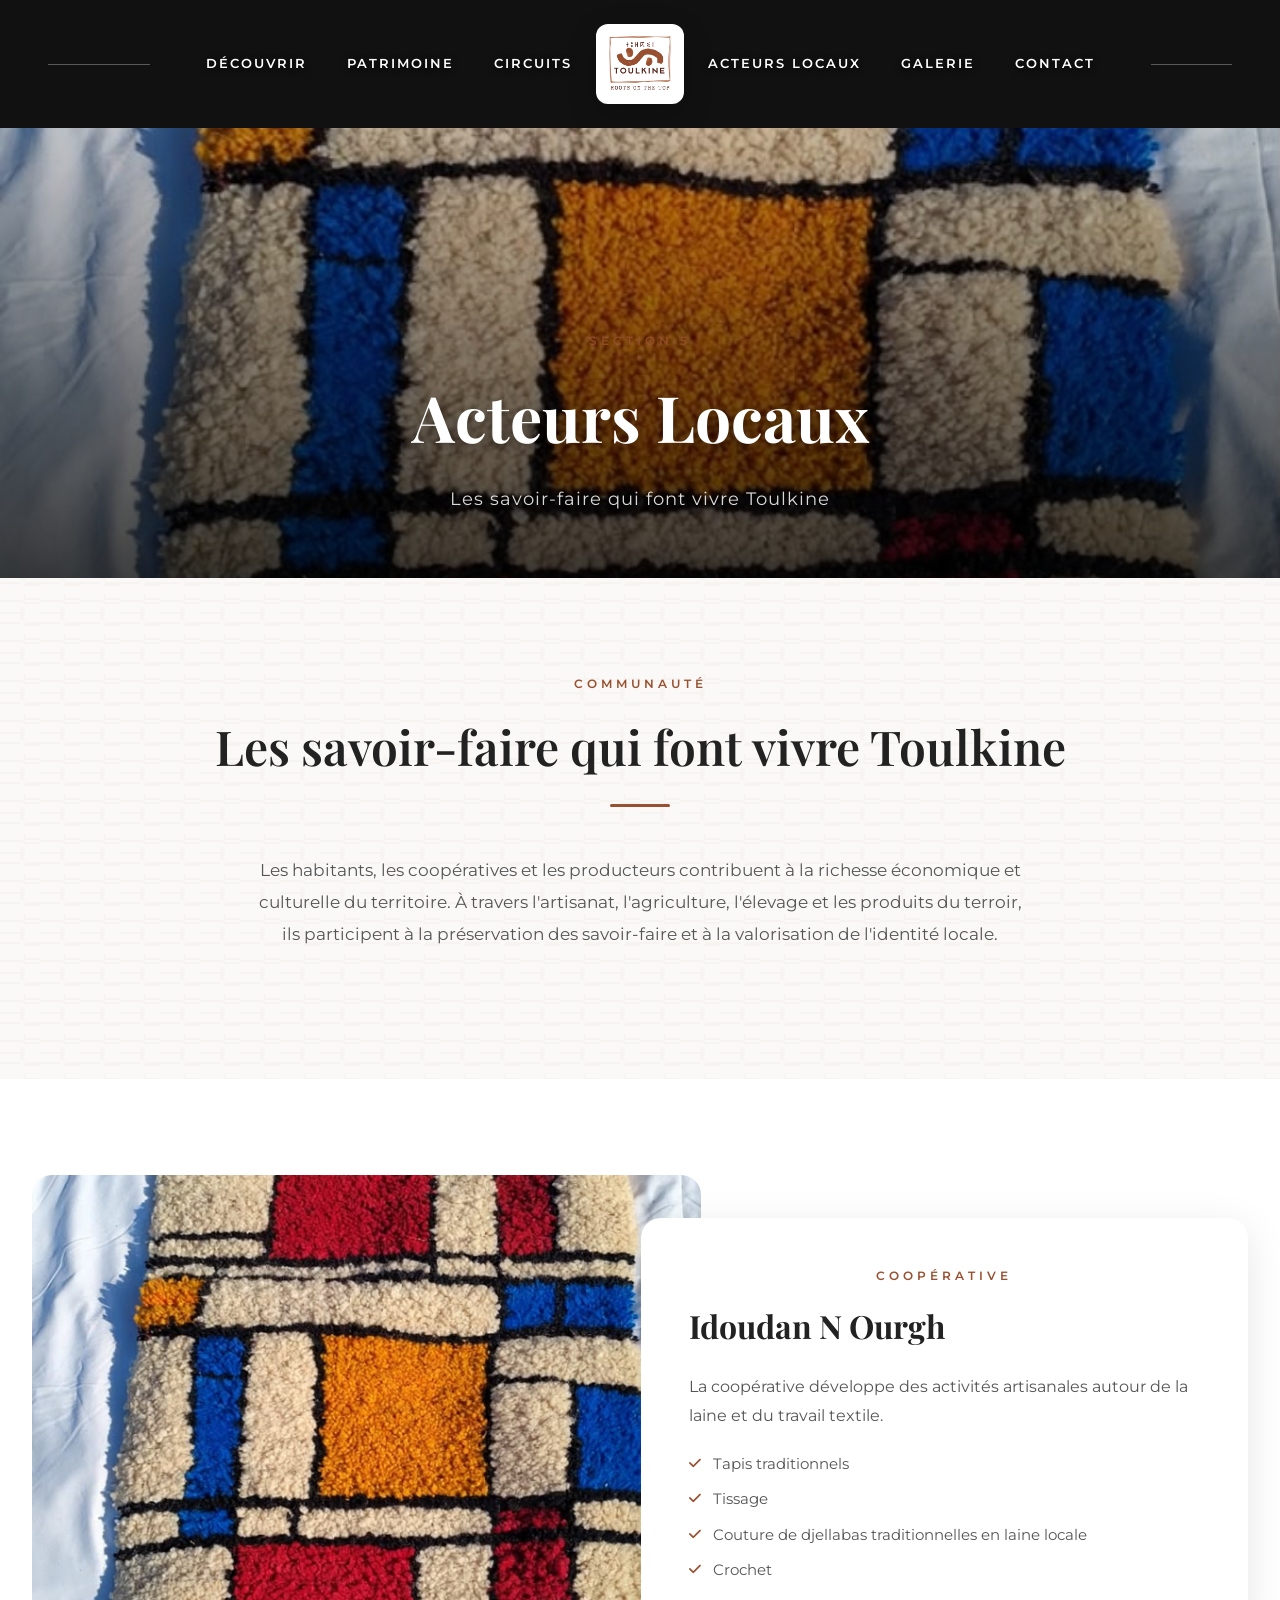
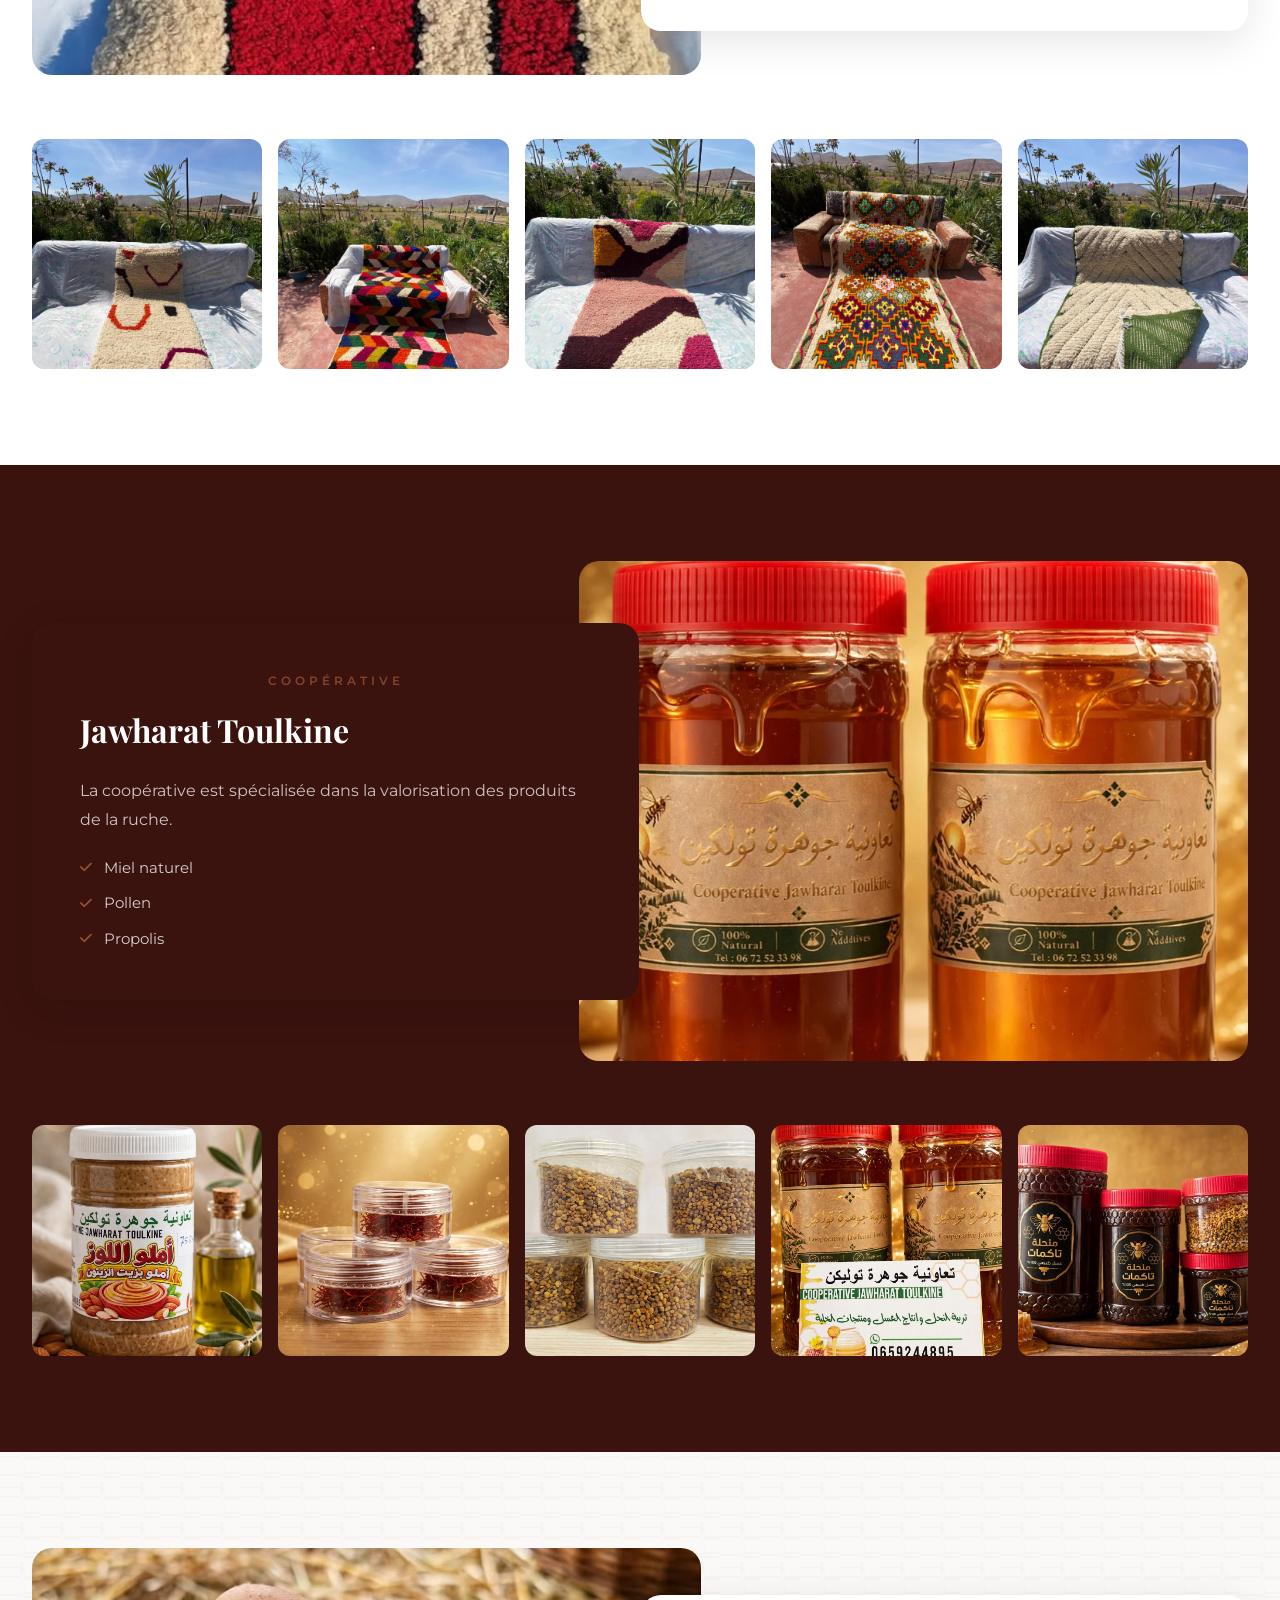
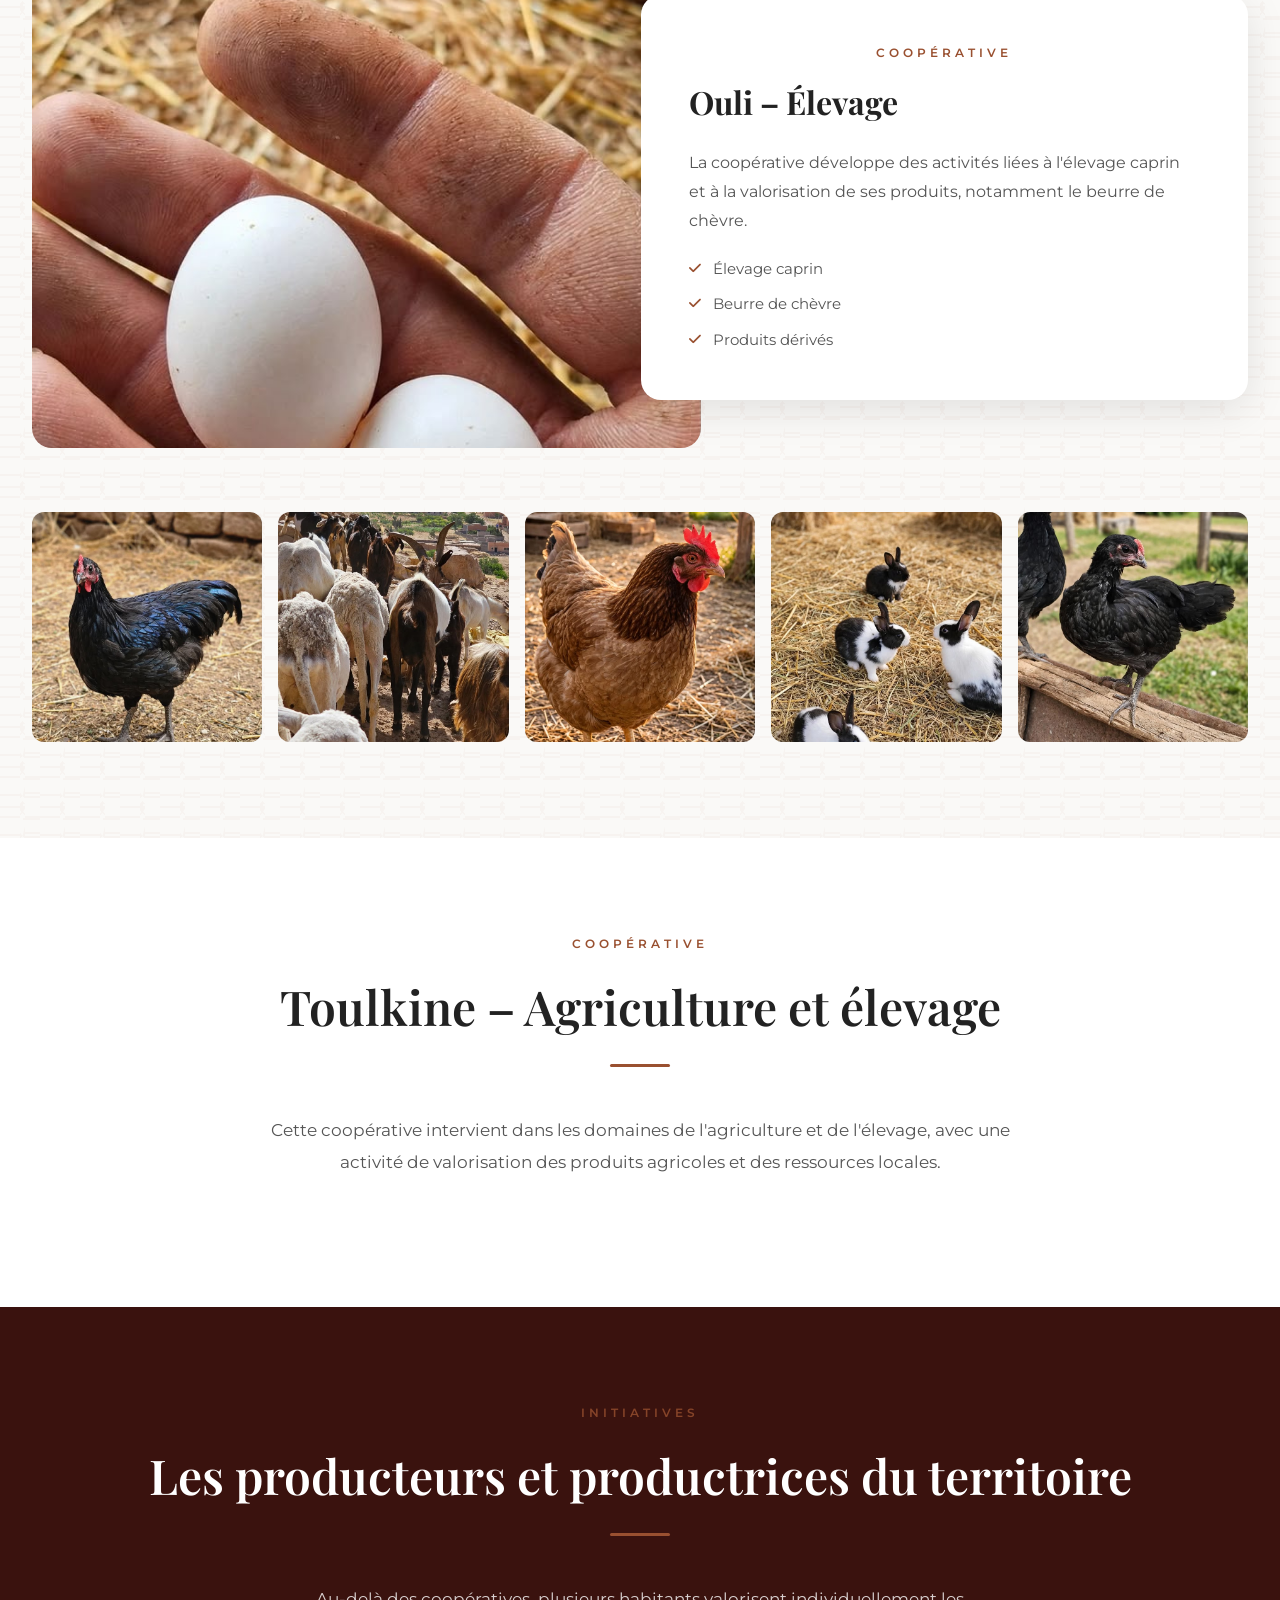
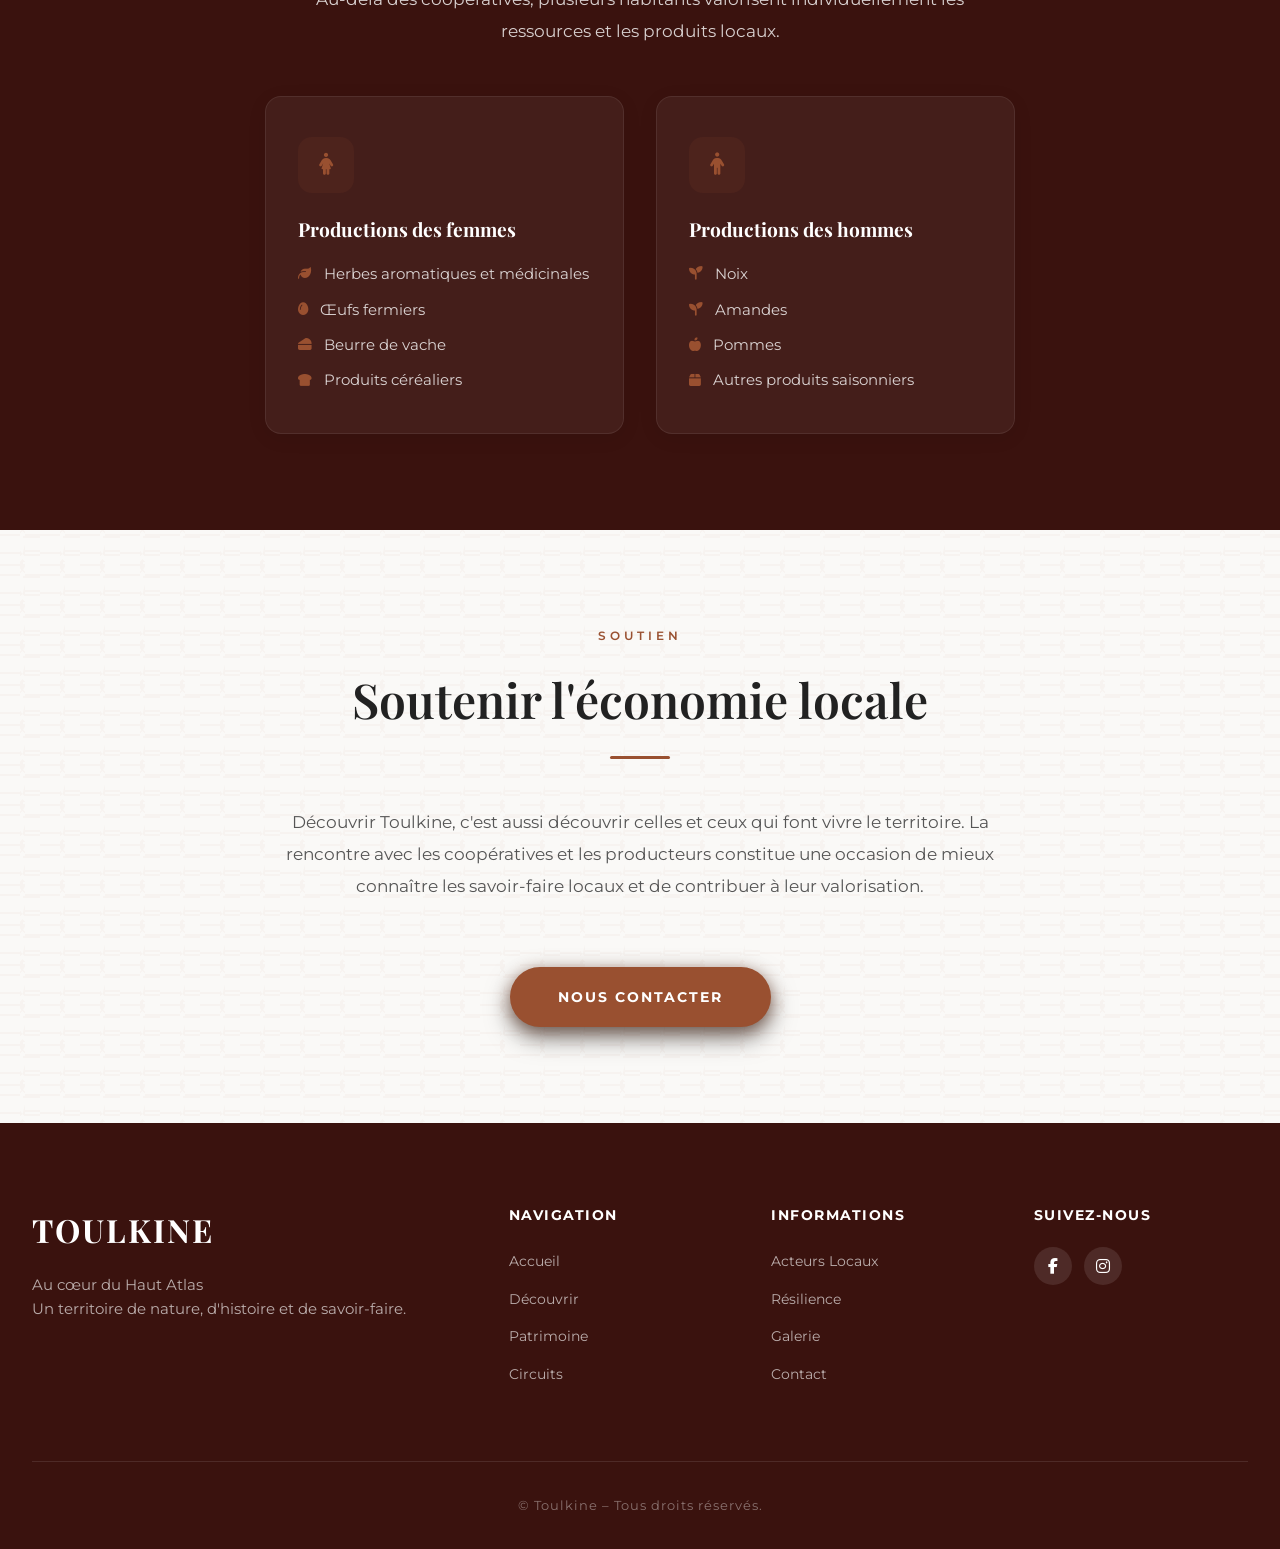
==== commit 8783f410: "Change primary color to #995030 (official Toulkine terracotta)" ====
--- a/acteurs.html
+++ b/acteurs.html
@@ -4,7 +4,7 @@
     <meta charset="UTF-8">
     <meta name="viewport" content="width=device-width, initial-scale=1.0">
     <title>Acteurs Locaux – Toulkine</title>
-    <link rel="stylesheet" href="css/style.css?v=6">
+    <link rel="stylesheet" href="css/style.css?v=8">
     <link rel="stylesheet" href="https://cdnjs.cloudflare.com/ajax/libs/font-awesome/6.4.0/css/all.min.css">
 </head>
 <body>
--- a/css/style.css
+++ b/css/style.css
@@ -2,8 +2,8 @@
 @import url('https://fonts.googleapis.com/css2?family=Playfair+Display:wght@400;500;600;700&family=Montserrat:wght@300;400;500;600;700&display=swap');
 
 :root {
-  --color-primary: #cc2014;
-  --color-primary-dark: #a0170e;
+  --color-primary: #995030;
+  --color-primary-dark: #7a3f24;
   --color-bg: #FFFFFF;
   --color-surface: #F9F8F6;
   --color-text: #222222;
@@ -33,7 +33,7 @@
 =========================== */
 .pattern-bg {
   background-color: #faf9f7;
-  background-image: url("data:image/svg+xml,%3Csvg width='40' height='40' viewBox='0 0 40 40' xmlns='http://www.w3.org/2000/svg'%3E%3Cpath d='M20 20.5V18H0v-2h20v-2.5L22.5 16 25 13.5V8h-2V6h2V3.5L22.5 1 20 3.5V6H0V4h20V1.5L22.5 -1 25 1.5V6h15V4H25v2h15v2H25v5.5L22.5 16 20 13.5V16H0v2h20v2.5L22.5 24 25 26.5V32h-2v2h2v2.5L22.5 41 20 38.5V36H0v-2h20v-2.5L22.5 29 25 31.5V26h15v-2H25v-2h15v-2H25v-5.5L22.5 24 20 26.5V24H0v-2h20z' fill='%23cc2014' fill-opacity='0.03' fill-rule='evenodd'/%3E%3C/svg%3E");
+  background-image: url("data:image/svg+xml,%3Csvg width='40' height='40' viewBox='0 0 40 40' xmlns='http://www.w3.org/2000/svg'%3E%3Cpath d='M20 20.5V18H0v-2h20v-2.5L22.5 16 25 13.5V8h-2V6h2V3.5L22.5 1 20 3.5V6H0V4h20V1.5L22.5 -1 25 1.5V6h15V4H25v2h15v2H25v5.5L22.5 16 20 13.5V16H0v2h20v2.5L22.5 24 25 26.5V32h-2v2h2v2.5L22.5 41 20 38.5V36H0v-2h20v-2.5L22.5 29 25 31.5V26h15v-2H25v-2h15v-2H25v-5.5L22.5 24 20 26.5V24H0v-2h20z' fill='%23995030' fill-opacity='0.03' fill-rule='evenodd'/%3E%3C/svg%3E");
 }
 
 /* ===========================
@@ -52,7 +52,7 @@
   top: 0;
   width: 100%;
   z-index: 1000;
-  background: linear-gradient(to bottom, rgba(0,0,0,0.65) 0%, rgba(0,0,0,0.2) 75%, transparent 100%);
+  background: linear-gradient(to bottom, rgba(0,0,0,0.45) 0%, transparent 100%);
   padding: 1.5rem 0;
 }
 
@@ -165,10 +165,10 @@
   inset: 0;
   background: linear-gradient(
     to bottom,
-    rgba(12, 6, 5, 0.45) 0%,
-    rgba(12, 6, 5, 0.5) 35%,
-    rgba(12, 6, 5, 0.7) 65%,
-    rgba(12, 6, 5, 0.88) 100%
+    rgba(0, 0, 0, 0.25) 0%,
+    rgba(0, 0, 0, 0.15) 35%,
+    rgba(0, 0, 0, 0.3) 70%,
+    rgba(0, 0, 0, 0.45) 100%
   );
 }
 
@@ -220,7 +220,7 @@
   text-transform: uppercase;
   font-weight: 700;
   letter-spacing: 2px;
-  box-shadow: 0 10px 25px rgba(0, 0, 0, 0.5), 0 4px 15px rgba(204, 32, 20, 0.5);
+  box-shadow: 0 10px 25px rgba(0, 0, 0, 0.5), 0 4px 15px rgba(153, 80, 48, 0.5);
   transition: all 0.3s ease;
 }
 
@@ -292,7 +292,7 @@
 }
 
 .section-label.light {
-  color: rgba(204,32,20,0.8);
+  color: rgba(153,80,48,0.8);
 }
 
 /* ===========================
@@ -455,7 +455,7 @@
 .richesse-icon {
   width: 56px;
   height: 56px;
-  background: rgba(204,32,20,0.1);
+  background: rgba(153,80,48,0.1);
   border-radius: 14px;
   display: flex;
   align-items: center;
@@ -610,7 +610,7 @@
   display: flex;
   gap: 1rem;
   align-items: flex-start;
-  background: rgba(204,32,20,0.06);
+  background: rgba(153,80,48,0.06);
   border-left: 4px solid var(--color-primary);
   border-radius: 8px;
   padding: 1.25rem 1.5rem;
@@ -669,7 +669,7 @@
 .circuit-icon {
   width: 64px;
   height: 64px;
-  background: rgba(204,32,20,0.08);
+  background: rgba(153,80,48,0.08);
   border-radius: 50%;
   display: flex;
   align-items: center;
@@ -1004,7 +1004,7 @@
   top: 0;
   bottom: 0;
   width: 2px;
-  background: rgba(204,32,20,0.4);
+  background: rgba(153,80,48,0.4);
 }
 
 .timeline-step {
@@ -1028,7 +1028,7 @@
   color: white;
   font-size: 0.8rem;
   flex-shrink: 0;
-  box-shadow: 0 0 0 4px rgba(204,32,20,0.2);
+  box-shadow: 0 0 0 4px rgba(153,80,48,0.2);
 }
 
 .step-content {
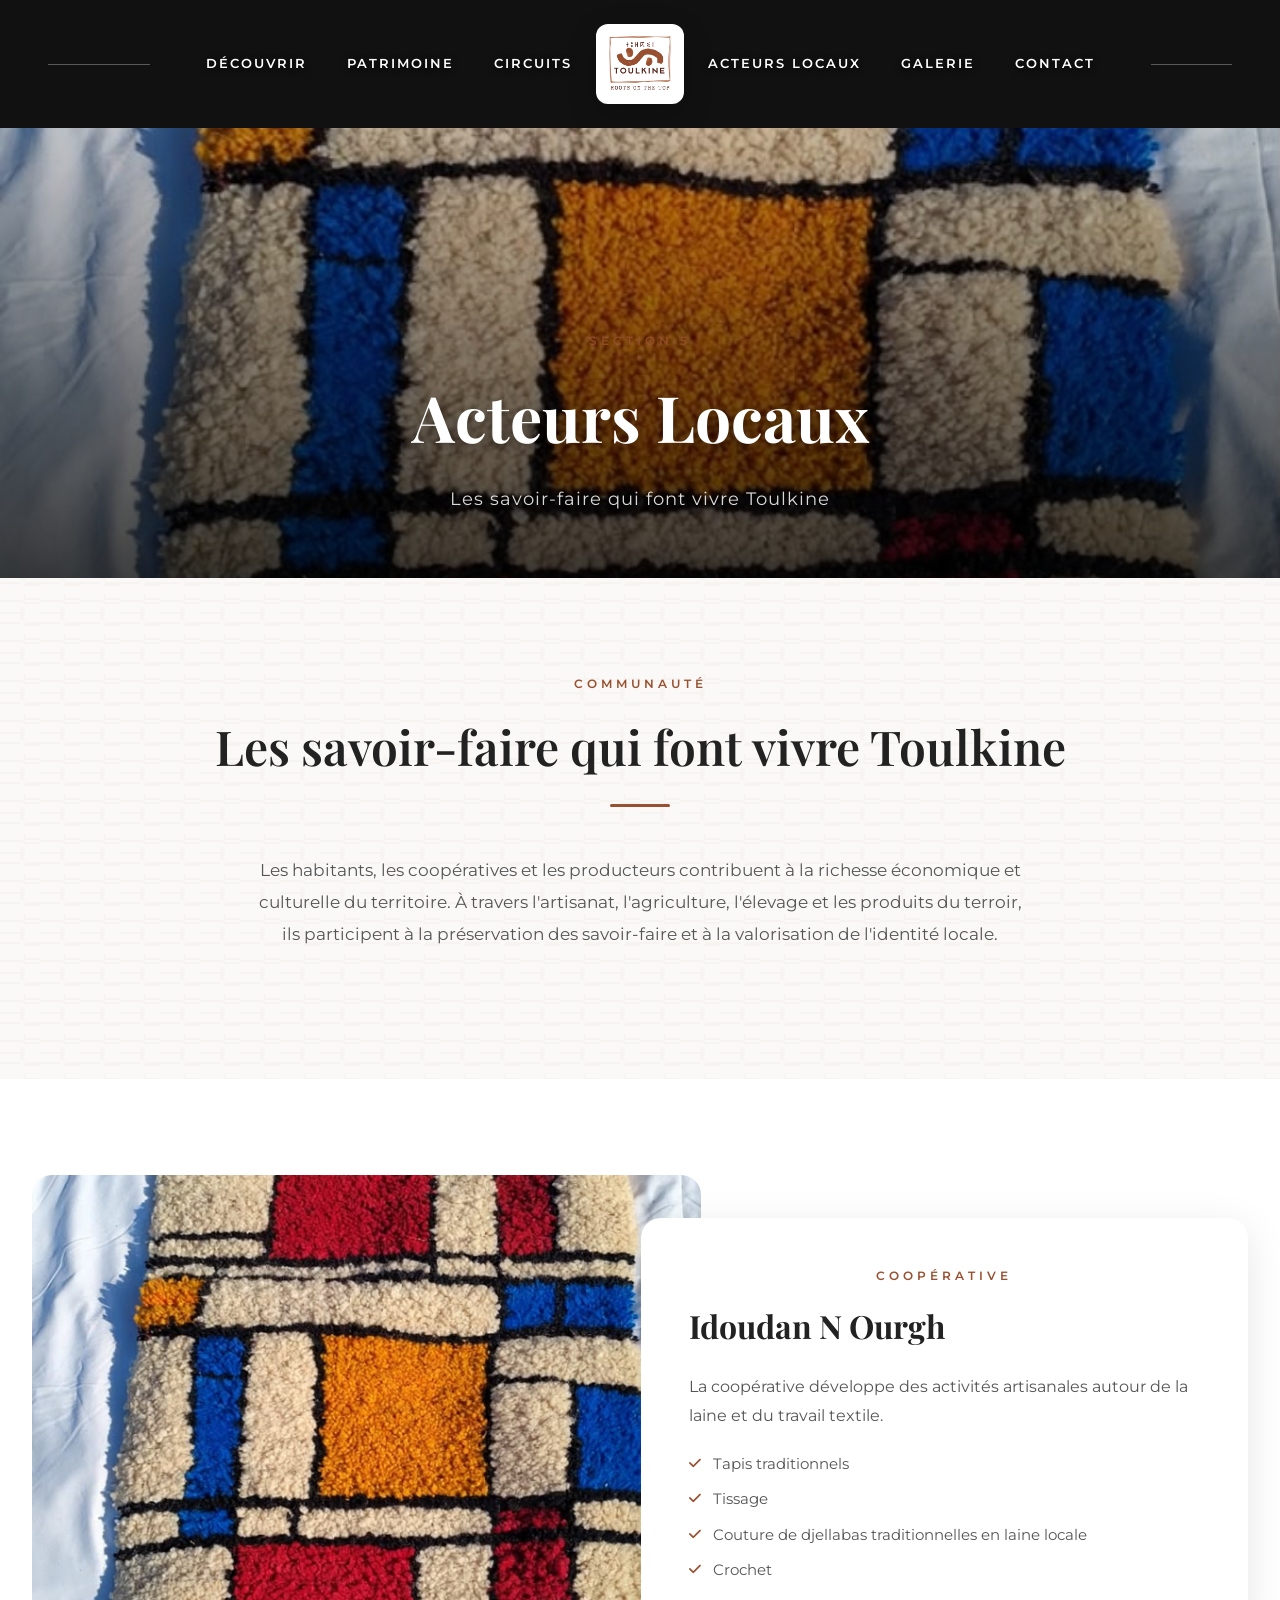
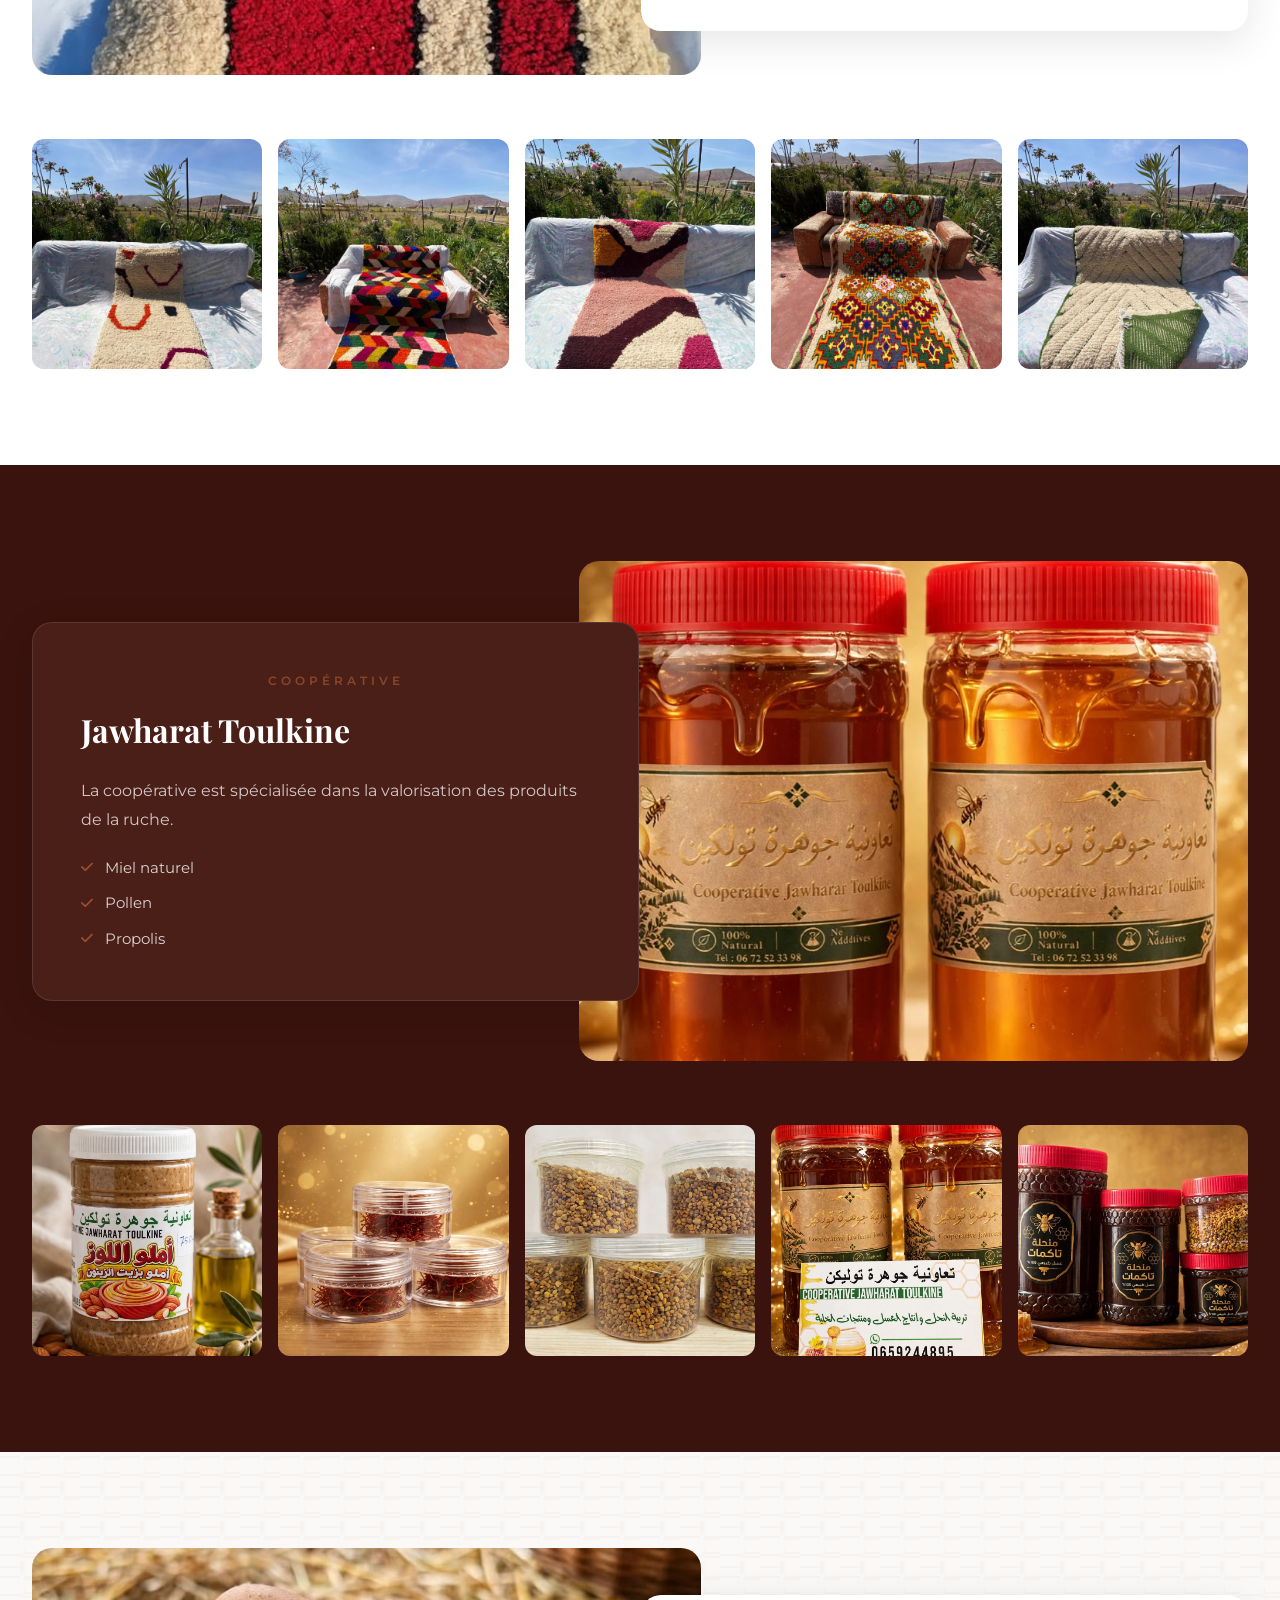
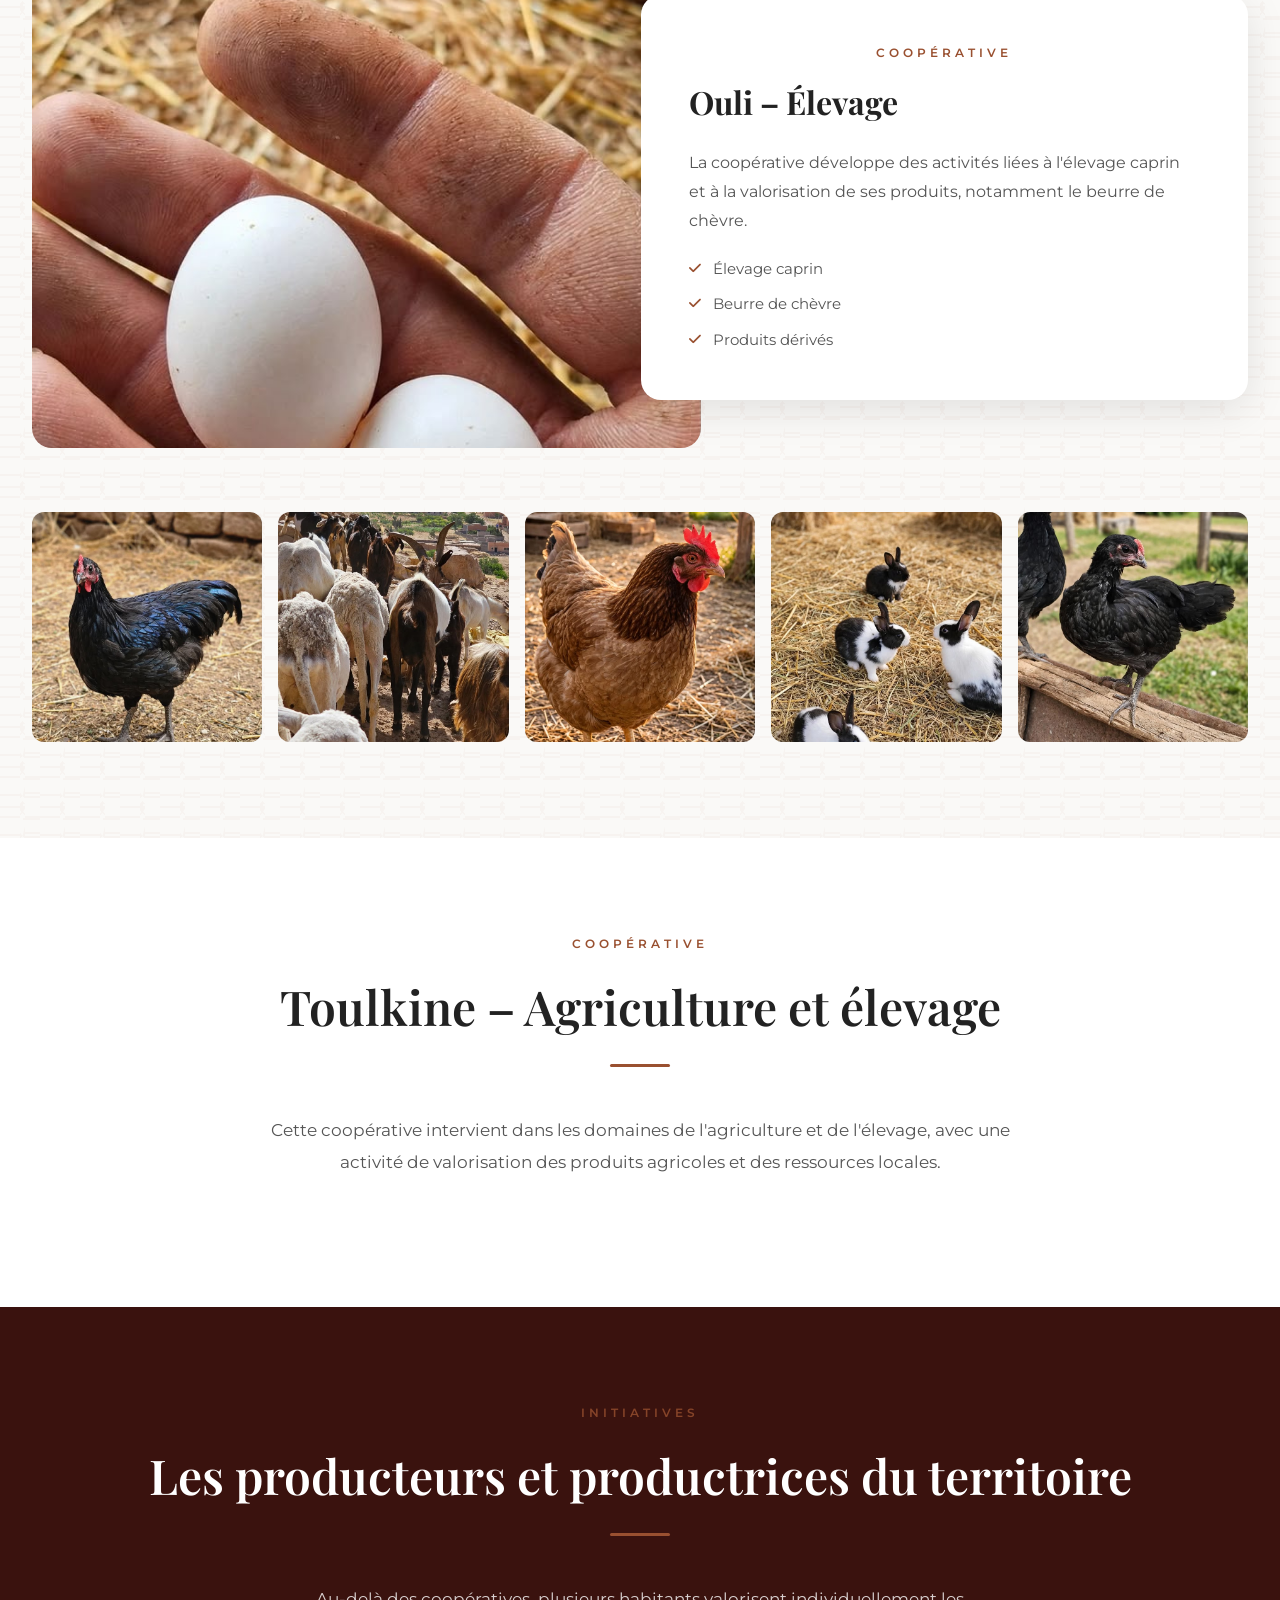
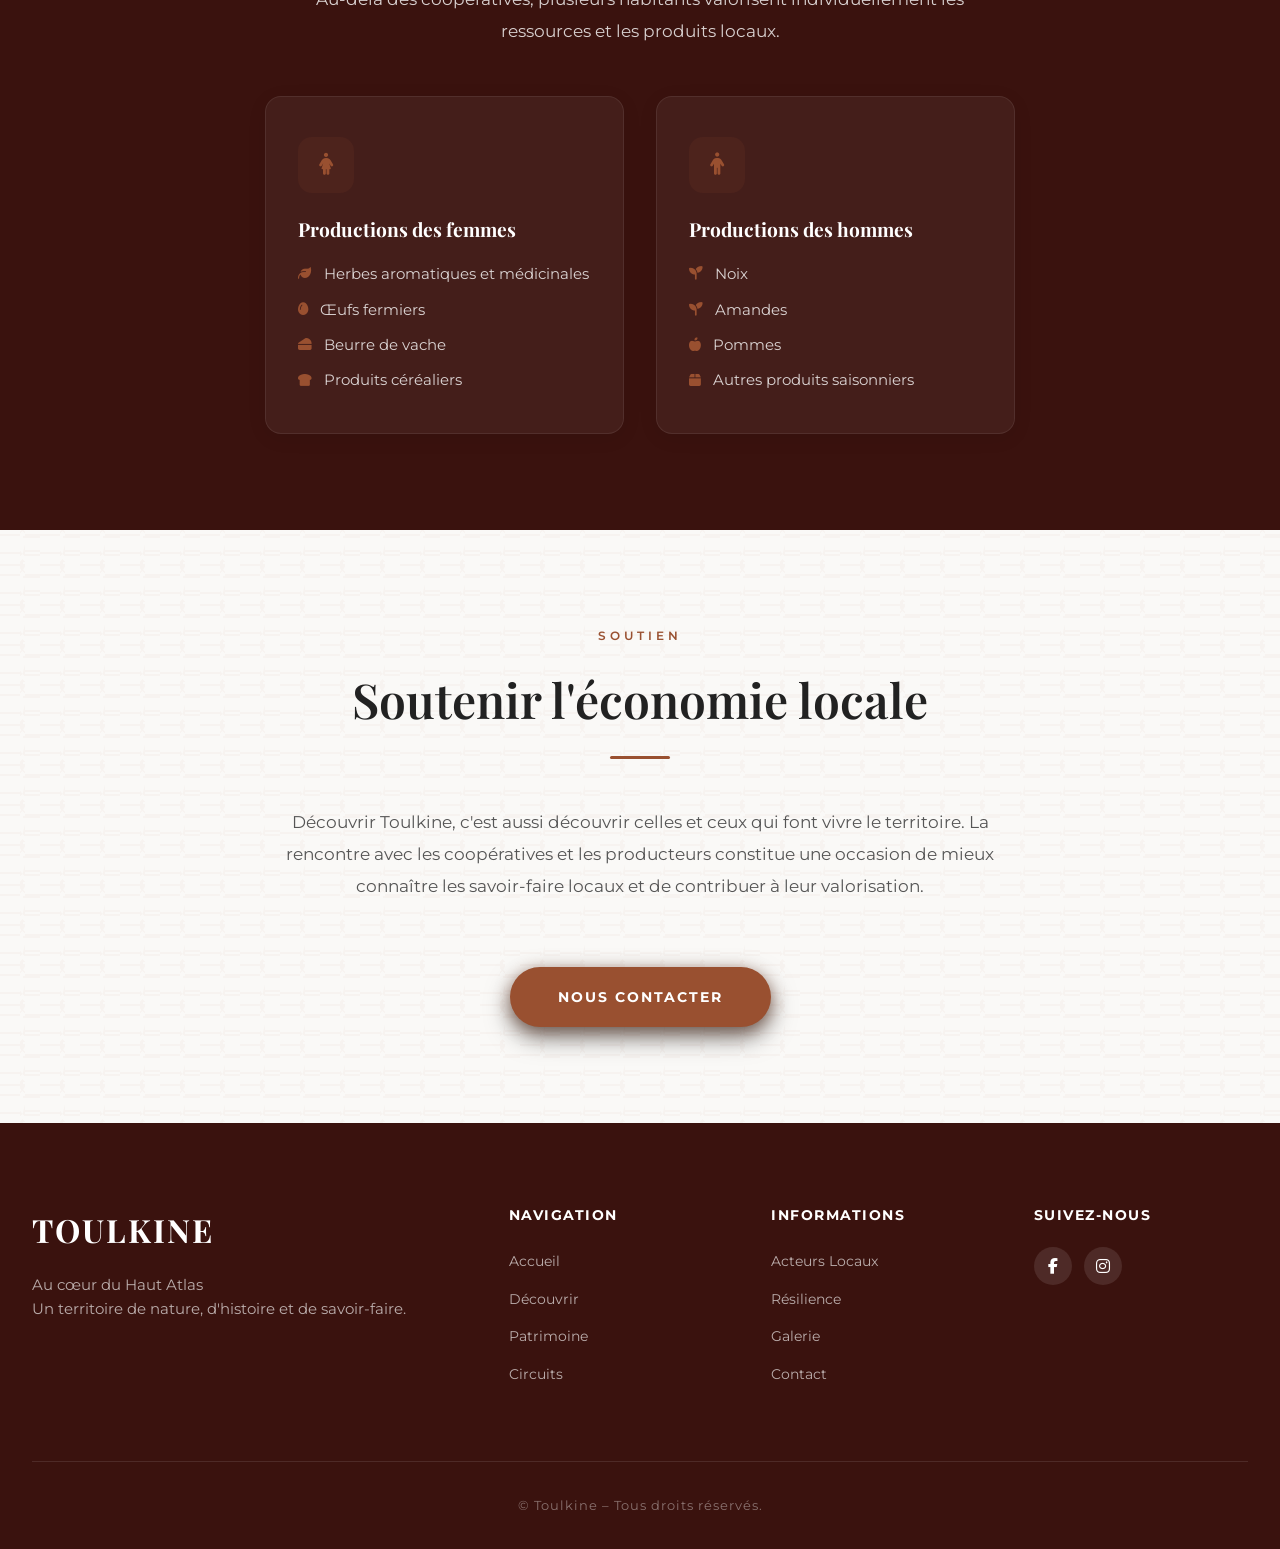
==== commit ce94db4b: "Make dark cards stand out from section background" ====
--- a/acteurs.html
+++ b/acteurs.html
@@ -4,7 +4,7 @@
     <meta charset="UTF-8">
     <meta name="viewport" content="width=device-width, initial-scale=1.0">
     <title>Acteurs Locaux – Toulkine</title>
-    <link rel="stylesheet" href="css/style.css?v=8">
+    <link rel="stylesheet" href="css/style.css?v=10">
     <link rel="stylesheet" href="https://cdnjs.cloudflare.com/ajax/libs/font-awesome/6.4.0/css/all.min.css">
 </head>
 <body>
--- a/css/style.css
+++ b/css/style.css
@@ -165,10 +165,10 @@
   inset: 0;
   background: linear-gradient(
     to bottom,
-    rgba(0, 0, 0, 0.25) 0%,
-    rgba(0, 0, 0, 0.15) 35%,
-    rgba(0, 0, 0, 0.3) 70%,
-    rgba(0, 0, 0, 0.45) 100%
+    rgba(0, 0, 0, 0.3) 0%,
+    rgba(0, 0, 0, 0.3) 35%,
+    rgba(0, 0, 0, 0.45) 70%,
+    rgba(0, 0, 0, 0.55) 100%
   );
 }
 
@@ -187,7 +187,7 @@
   margin-bottom: 1.2rem;
   display: block;
   font-weight: 500;
-  text-shadow: 0 2px 10px rgba(0, 0, 0, 0.4);
+  text-shadow: 0 2px 10px rgba(0, 0, 0, 0.6), 0 0 30px rgba(0, 0, 0, 0.3);
 }
 
 .hero h1 {
@@ -207,7 +207,7 @@
   margin: 0 auto 2.5rem;
   line-height: 1.8;
   font-weight: 400;
-  text-shadow: 0 2px 15px rgba(0, 0, 0, 0.4);
+  text-shadow: 0 2px 15px rgba(0, 0, 0, 0.6), 0 0 40px rgba(0, 0, 0, 0.3);
 }
 
 .hero-btn {
@@ -527,7 +527,8 @@
 }
 
 .grid-text.dark-card {
-  background: #3A120E;
+  background: #4a1f18;
+  border: 1px solid rgba(255,255,255,0.1);
   color: var(--color-white);
 }
 
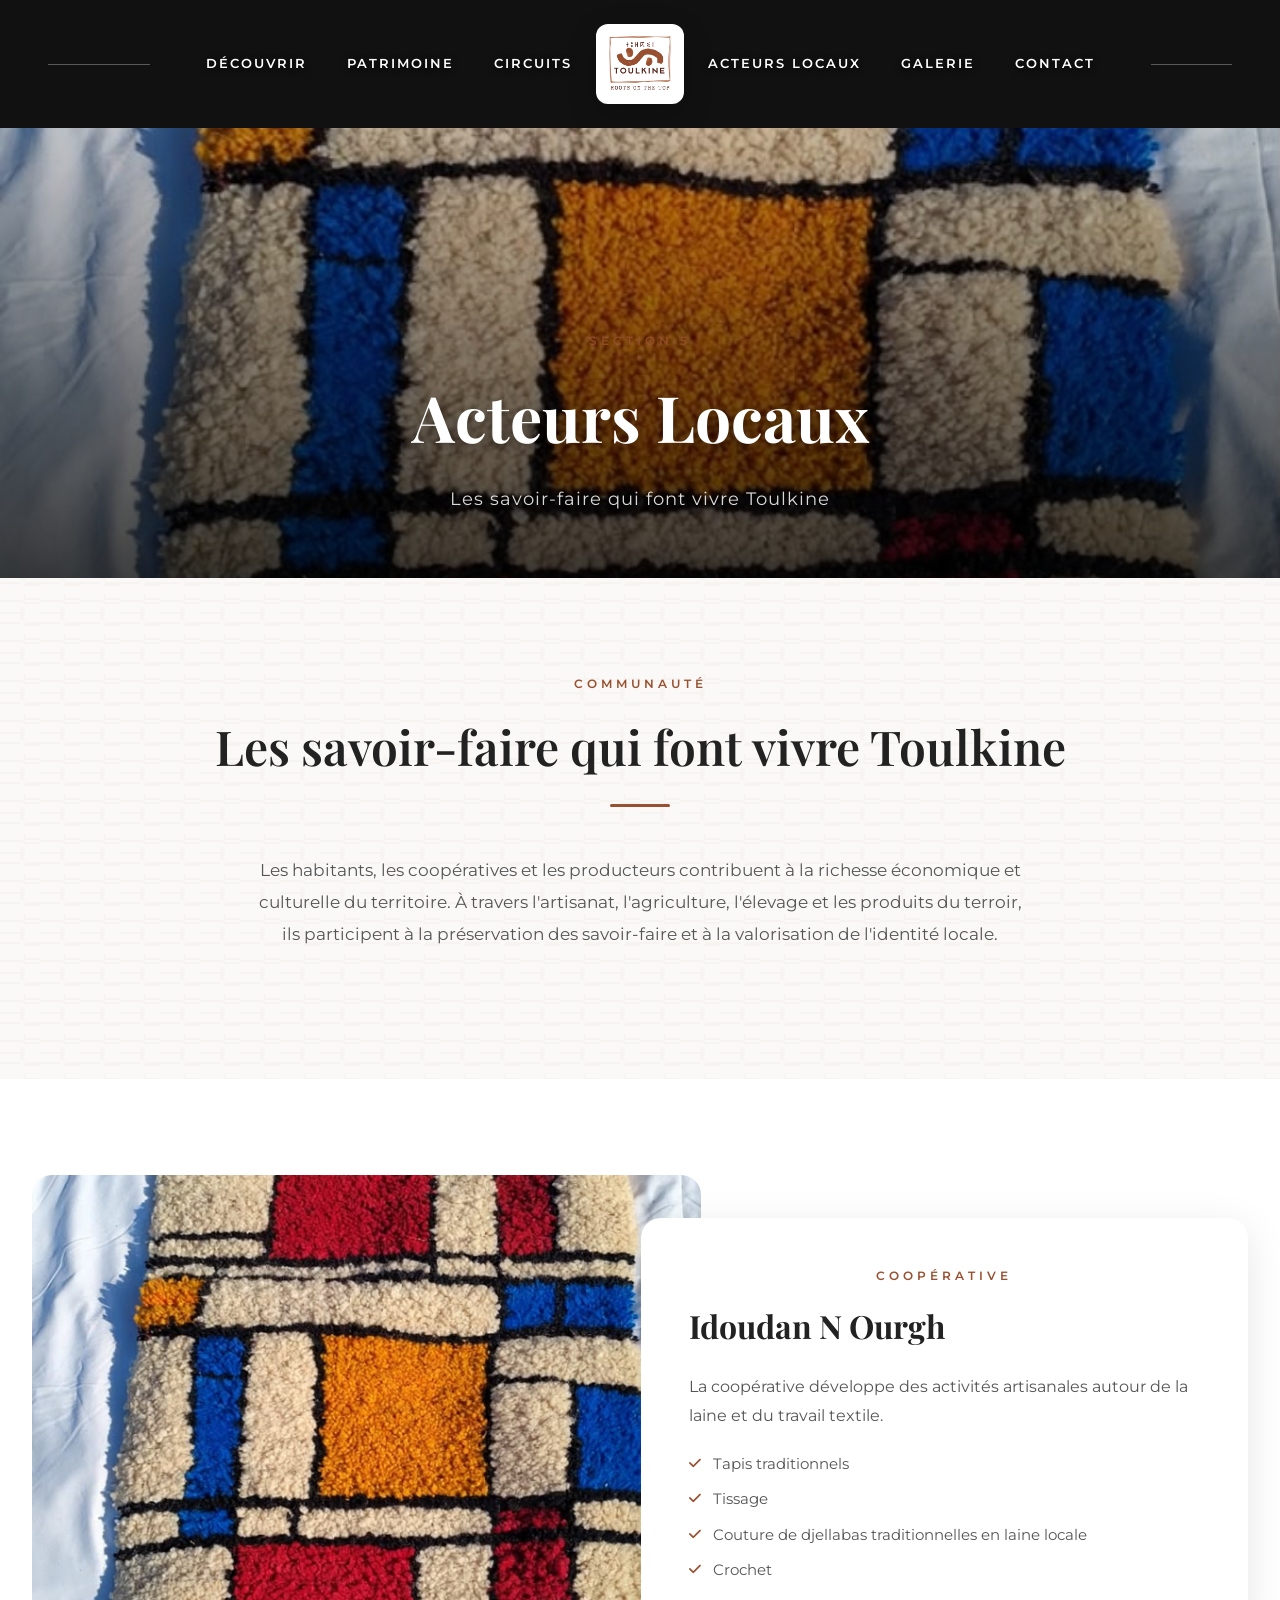
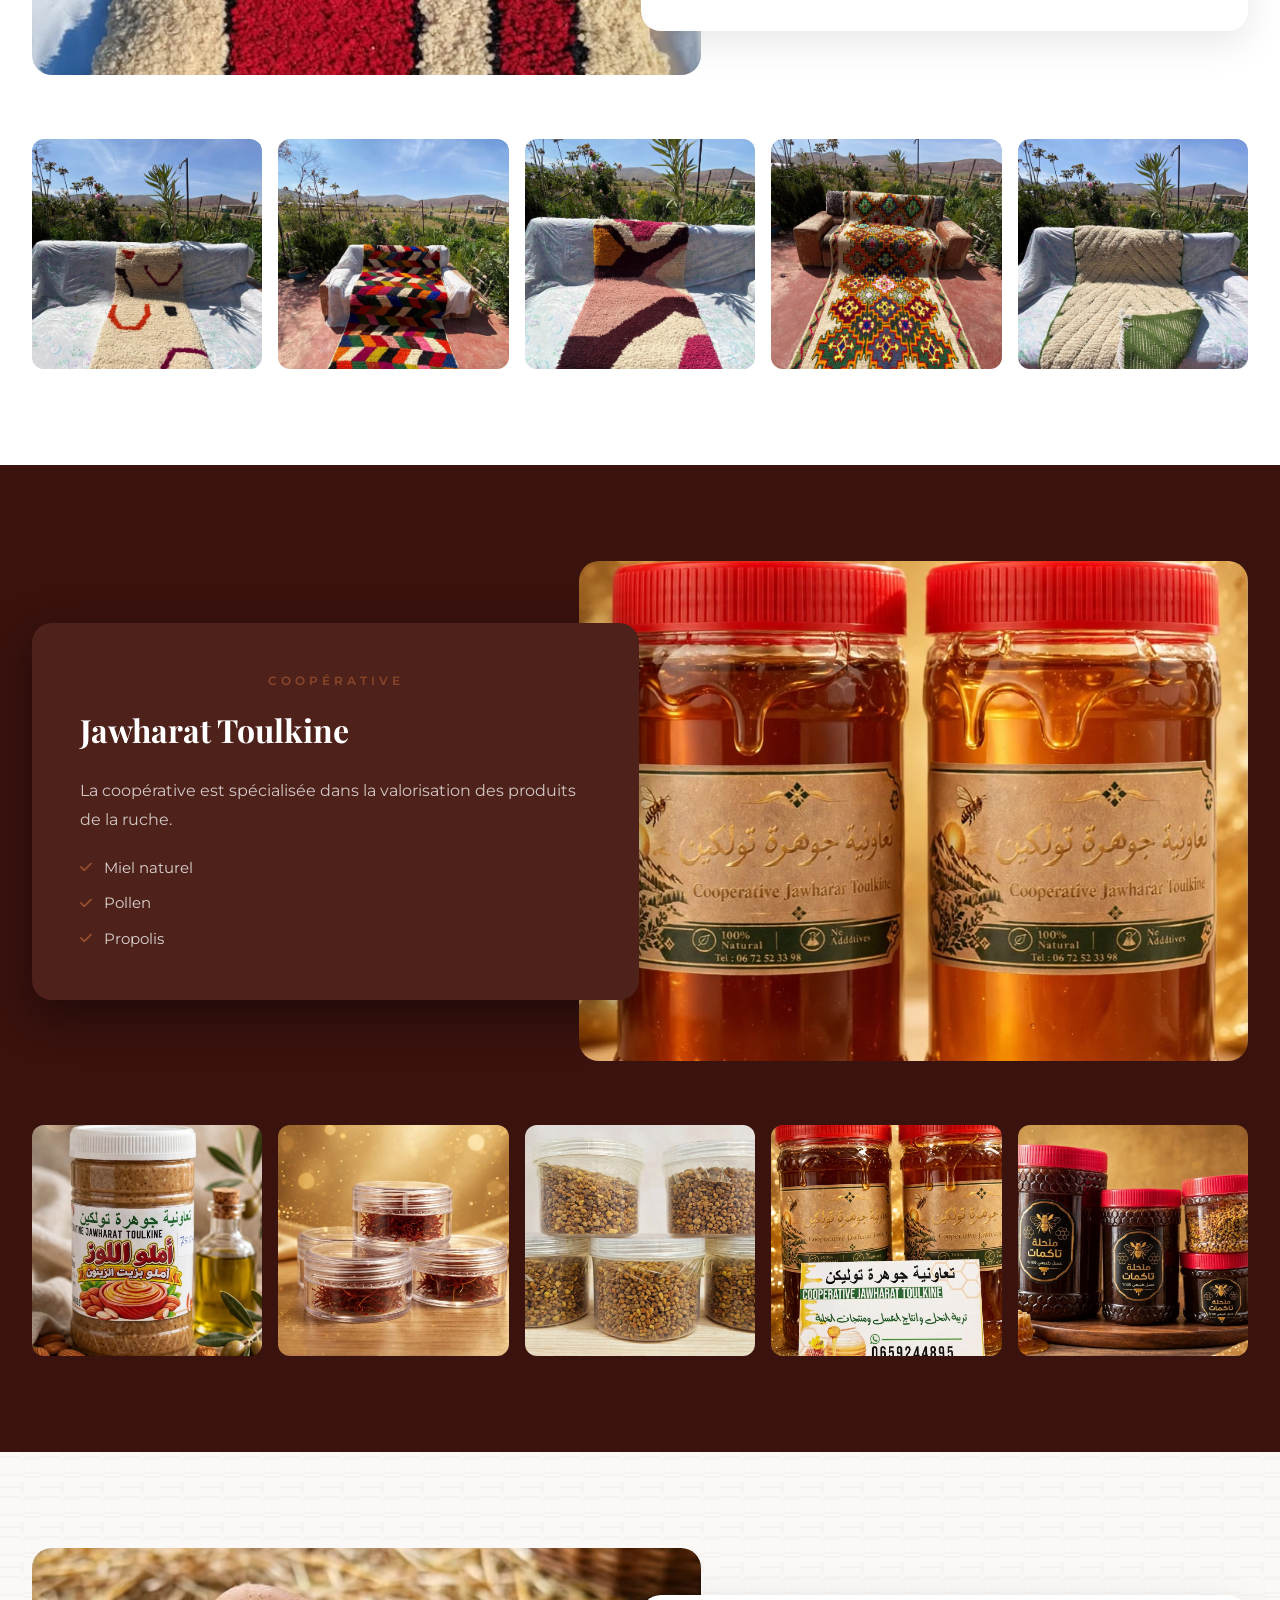
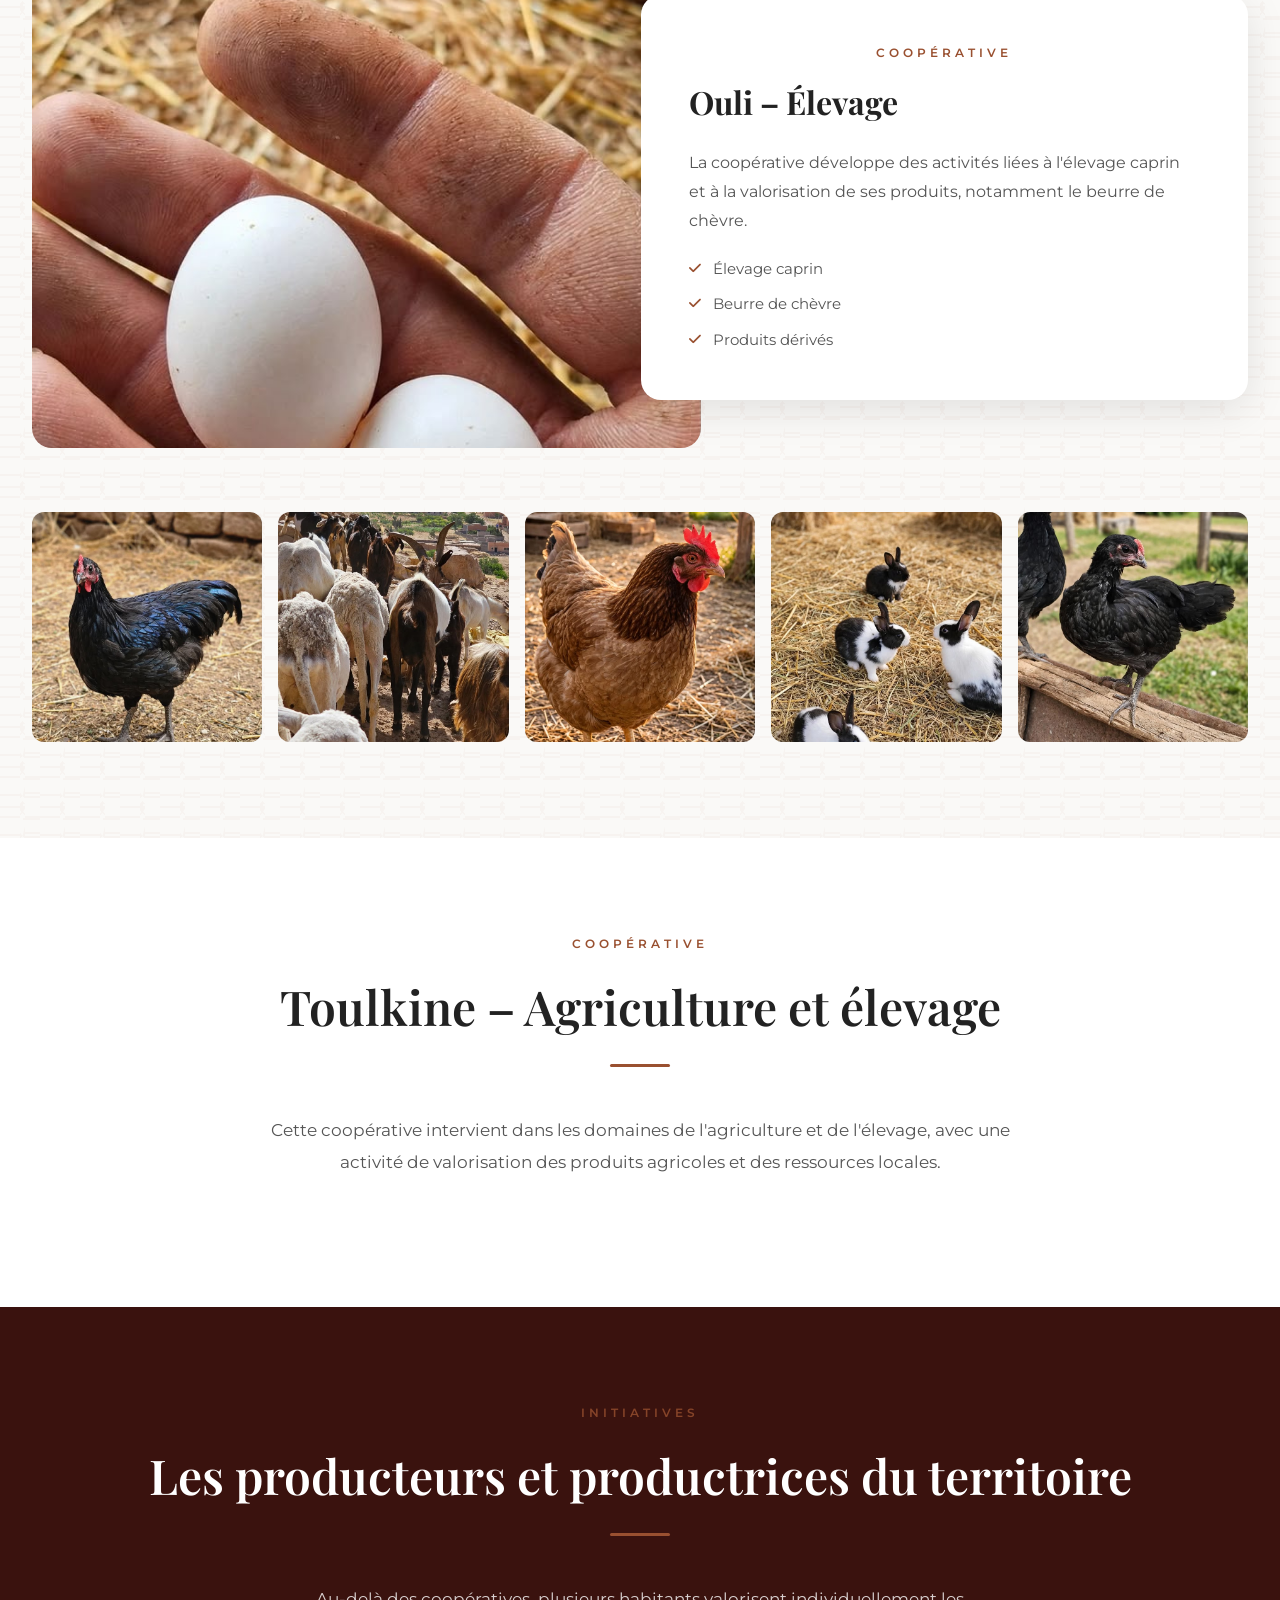
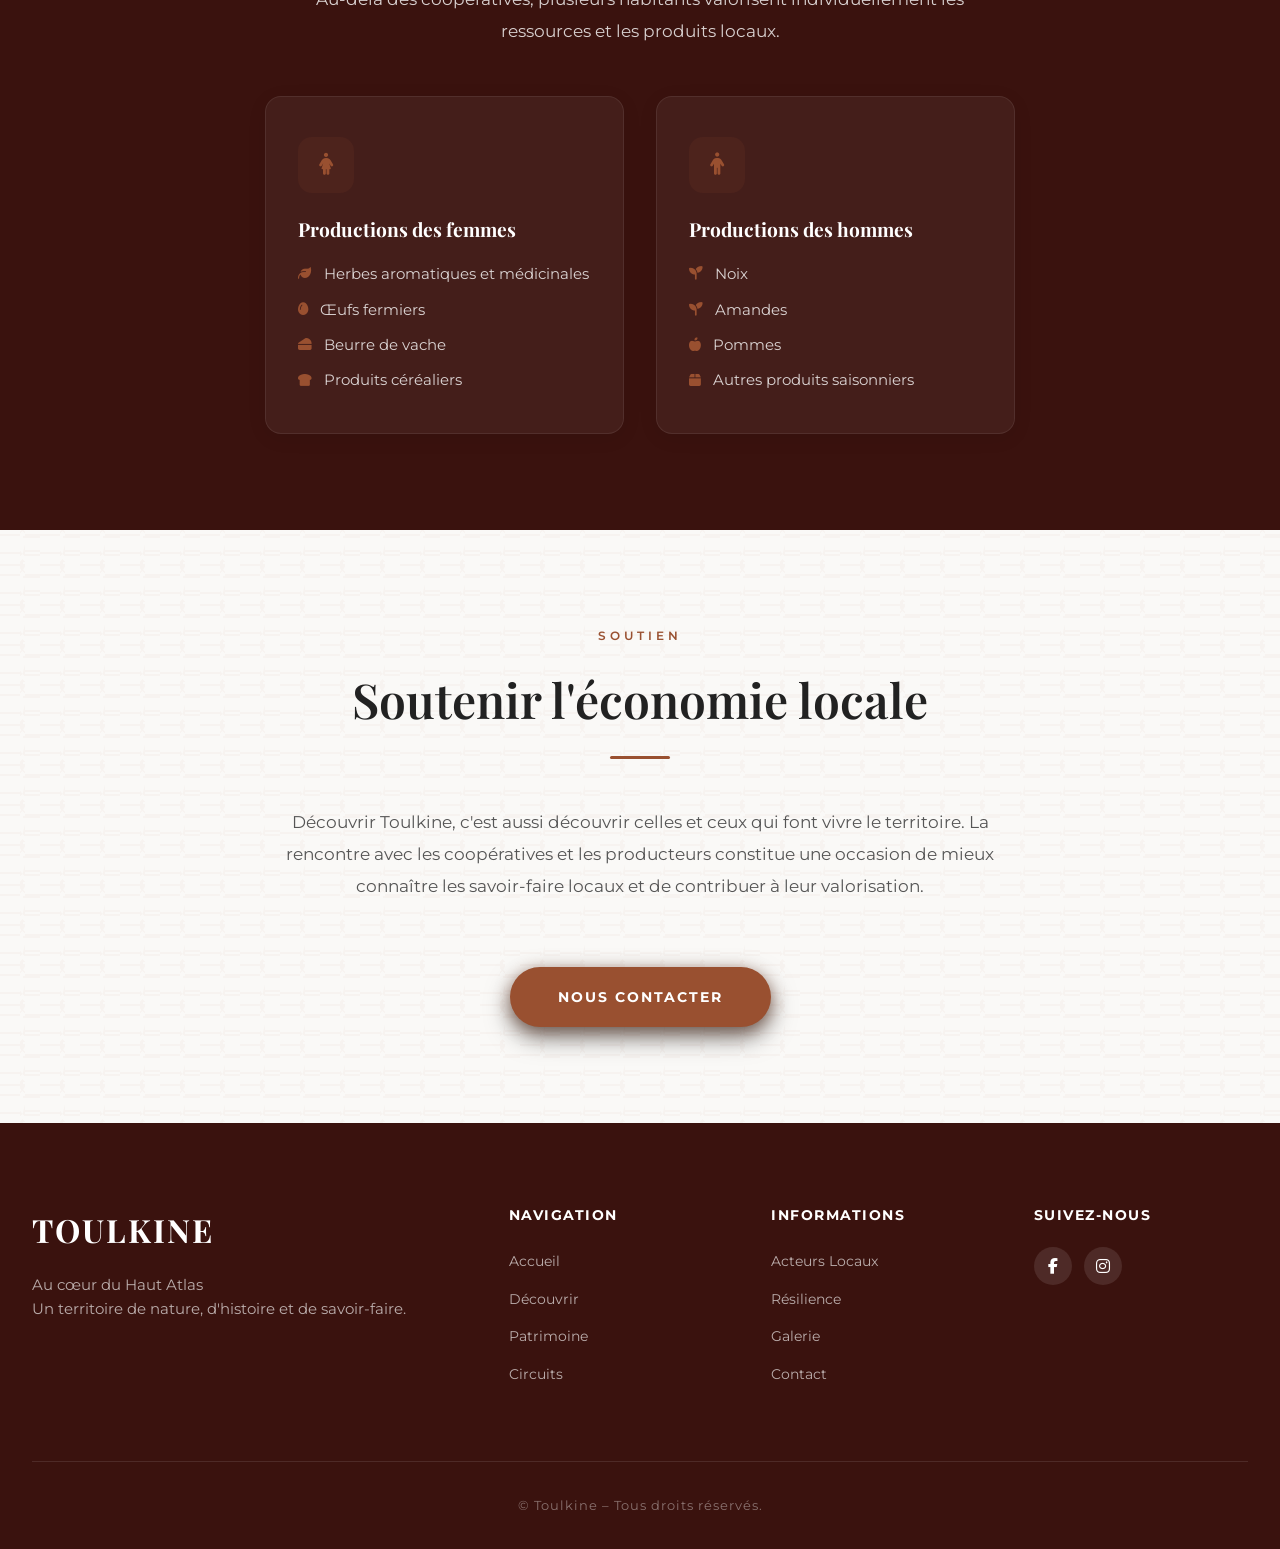
==== commit 5560bcc3: "Refine dark cards (no white border, subtle warm lift), equal height contact cards with full-width ce" ====
--- a/acteurs.html
+++ b/acteurs.html
@@ -4,7 +4,7 @@
     <meta charset="UTF-8">
     <meta name="viewport" content="width=device-width, initial-scale=1.0">
     <title>Acteurs Locaux – Toulkine</title>
-    <link rel="stylesheet" href="css/style.css?v=10">
+    <link rel="stylesheet" href="css/style.css?v=11">
     <link rel="stylesheet" href="https://cdnjs.cloudflare.com/ajax/libs/font-awesome/6.4.0/css/all.min.css">
 </head>
 <body>
--- a/css/style.css
+++ b/css/style.css
@@ -527,9 +527,9 @@
 }
 
 .grid-text.dark-card {
-  background: #4a1f18;
-  border: 1px solid rgba(255,255,255,0.1);
-  color: var(--color-white);
+  background: #4e221b;
+  color: var(--color-white);
+  box-shadow: 0 15px 45px rgba(0, 0, 0, 0.45);
 }
 
 .grid-text h2 {
@@ -720,6 +720,8 @@
   border-radius: 20px;
   overflow: hidden;
   position: relative;
+  display: flex;
+  flex-direction: column;
 }
 
 .experience-img {
@@ -727,6 +729,7 @@
   background-size: cover;
   background-position: center;
   transition: transform 0.5s;
+  flex-shrink: 0;
 }
 
 .experience-item:hover .experience-img { transform: scale(1.03); }
@@ -734,7 +737,11 @@
 .experience-content {
   background: rgba(255,255,255,0.05);
   border: 1px solid rgba(255,255,255,0.08);
+  border-top: none;
   padding: 2rem;
+  flex: 1;
+  display: flex;
+  flex-direction: column;
 }
 
 .experience-content h3 {
@@ -748,6 +755,10 @@
   font-size: 0.95rem;
   color: rgba(255,255,255,0.7);
   line-height: 1.65;
+}
+
+.experience-content .richesse-icon {
+  background: rgba(153,80,48,0.2);
 }
 
 /* ===========================
@@ -846,7 +857,7 @@
   display: grid;
   grid-template-columns: 1fr 1fr;
   gap: 2.5rem;
-  align-items: start;
+  align-items: stretch;
 }
 
 .contact-box {
@@ -854,6 +865,14 @@
   border-radius: 20px;
   padding: 3rem;
   box-shadow: 0 8px 40px rgba(0,0,0,0.08);
+  display: flex;
+  flex-direction: column;
+}
+
+.contact-form {
+  display: flex;
+  flex-direction: column;
+  flex: 1;
 }
 
 .map-card {
@@ -861,6 +880,13 @@
   border-radius: 20px;
   padding: 3rem;
   box-shadow: 0 8px 40px rgba(0,0,0,0.08);
+  display: flex;
+  flex-direction: column;
+}
+
+.map-card .stats-note {
+  color: var(--color-text-light);
+  margin-top: 1rem;
 }
 
 .contact-box-title {
@@ -916,6 +942,7 @@
   text-transform: uppercase;
   cursor: pointer;
   transition: background 0.3s, transform 0.2s;
+  margin-top: auto;
 }
 
 .btn-submit:hover {
@@ -962,29 +989,47 @@
 .map-frame {
   border-radius: 12px;
   overflow: hidden;
-  margin-bottom: 1.25rem;
+  margin-bottom: 1.5rem;
+  flex: 1;
+  min-height: 280px;
+}
+
+.map-frame iframe {
+  width: 100%;
+  height: 100%;
+  min-height: 280px;
+  display: block;
 }
 
 .map-buttons {
   display: flex;
-  gap: 1rem;
+  justify-content: center;
 }
 
 .btn-map {
   display: inline-flex;
   align-items: center;
-  gap: 0.5rem;
+  justify-content: center;
+  gap: 0.75rem;
+  width: 100%;
   background: var(--color-primary);
   color: white;
-  padding: 0.75rem 1.5rem;
-  border-radius: 8px;
-  font-size: 0.85rem;
-  font-weight: 600;
-  transition: background 0.3s;
+  padding: 1.1rem;
+  border-radius: 10px;
+  font-family: var(--font-body);
+  font-size: 1rem;
+  font-weight: 700;
+  letter-spacing: 1px;
+  text-transform: uppercase;
+  transition: background 0.3s, transform 0.2s;
+  cursor: pointer;
+  box-sizing: border-box;
+  text-align: center;
 }
 
 .btn-map:hover {
   background: var(--color-primary-dark);
+  transform: translateY(-2px);
   color: white;
 }
 
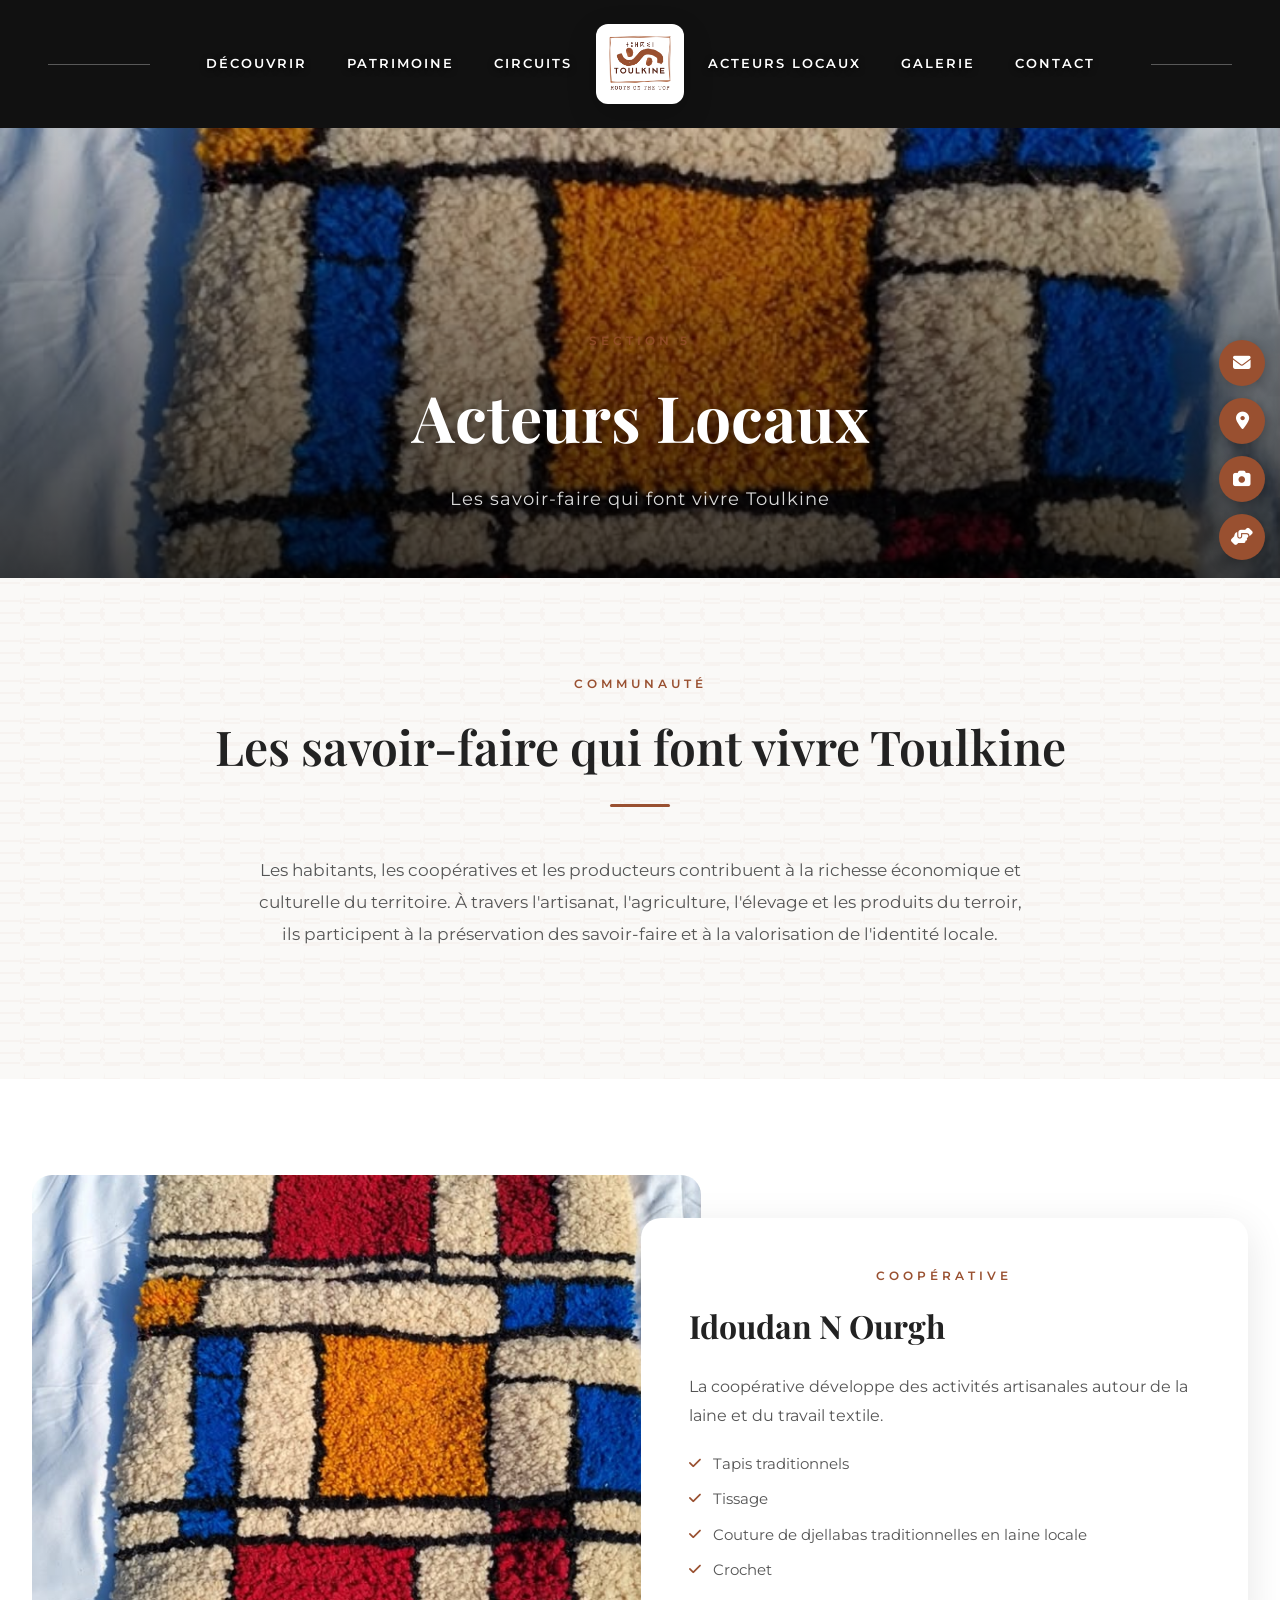
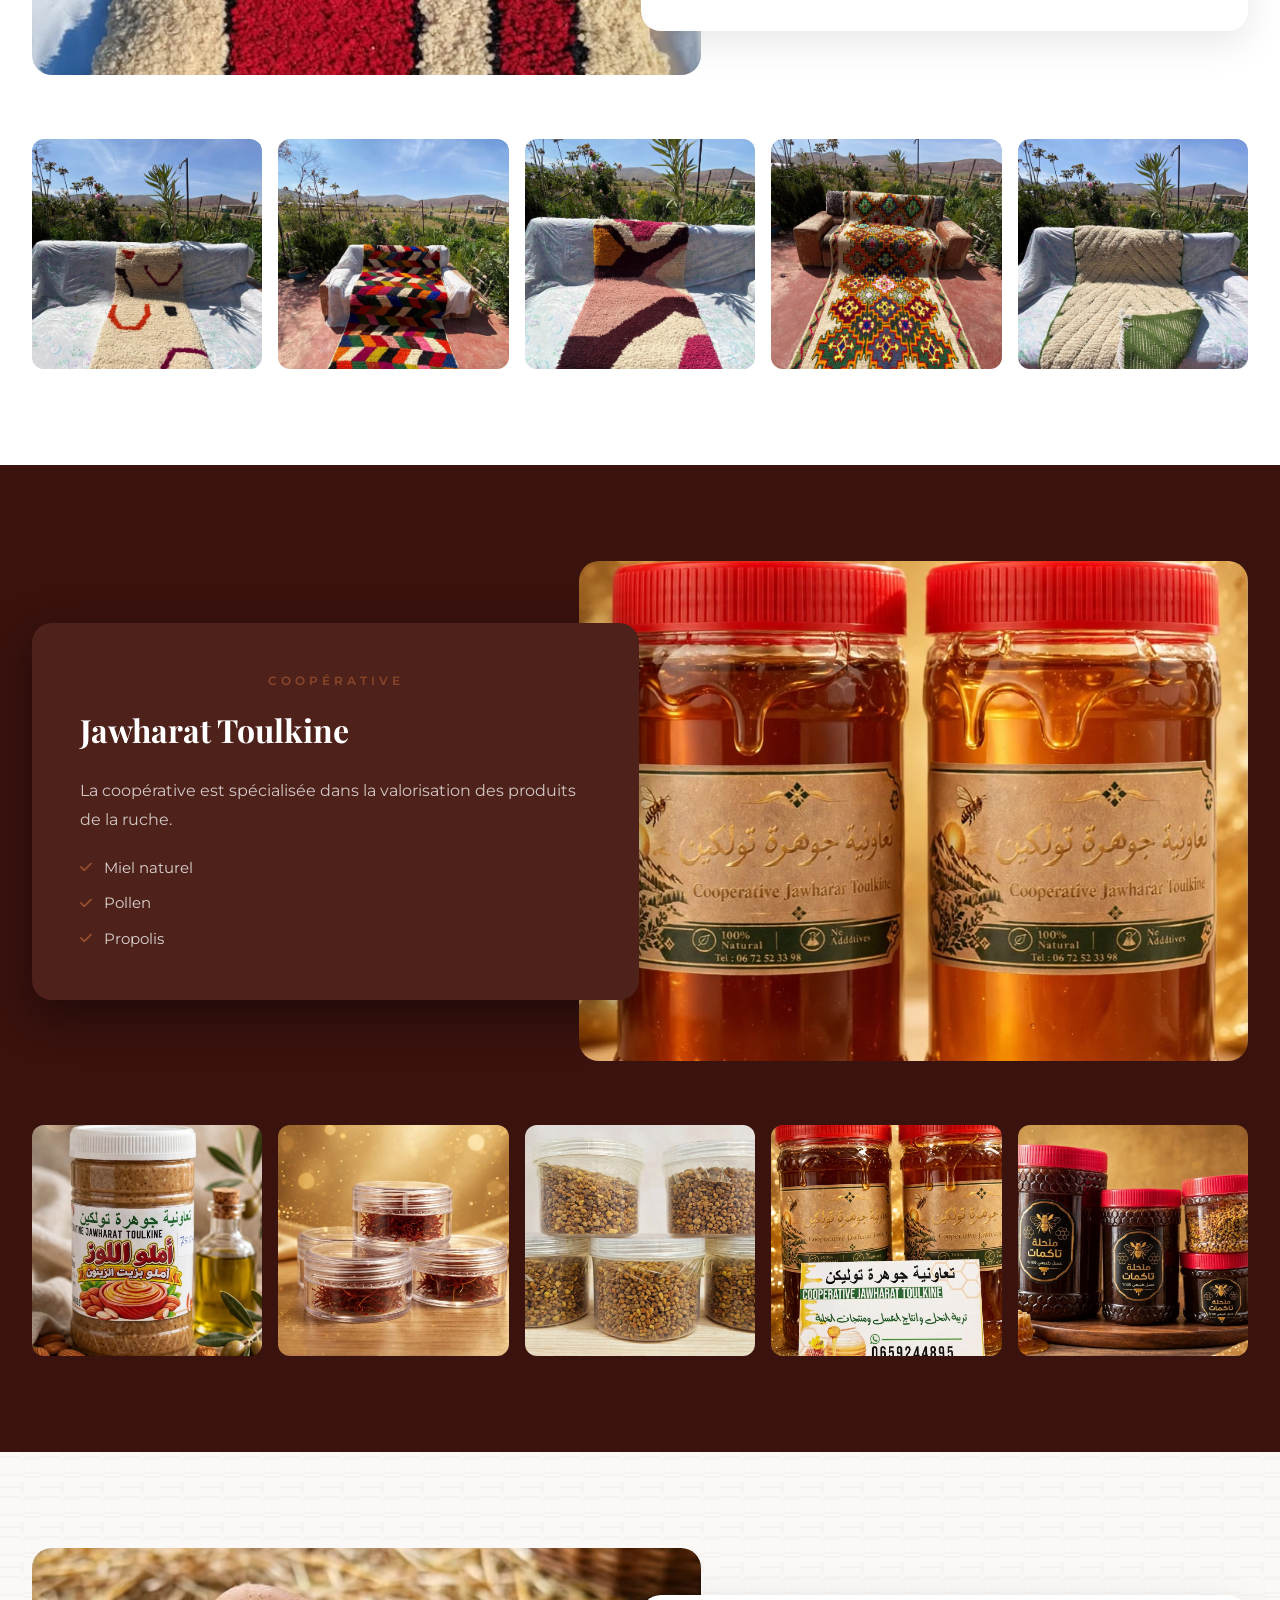
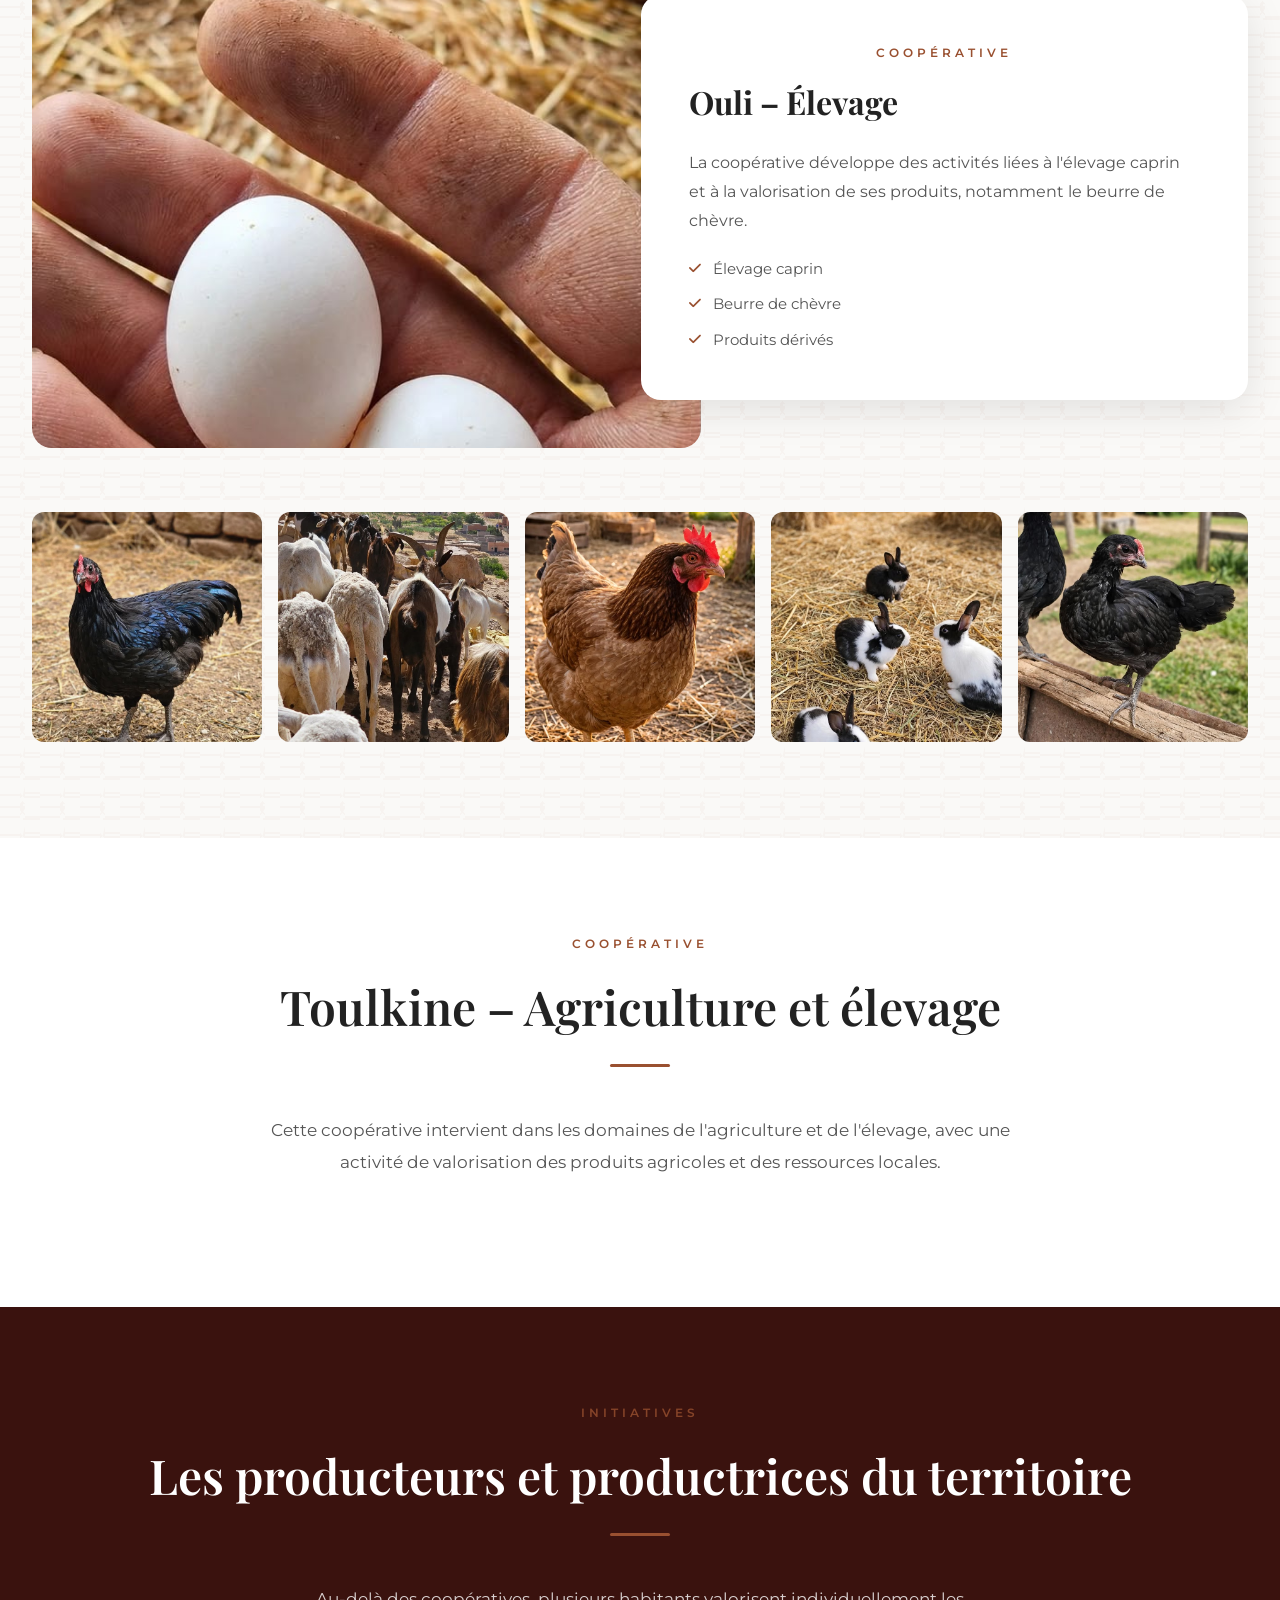
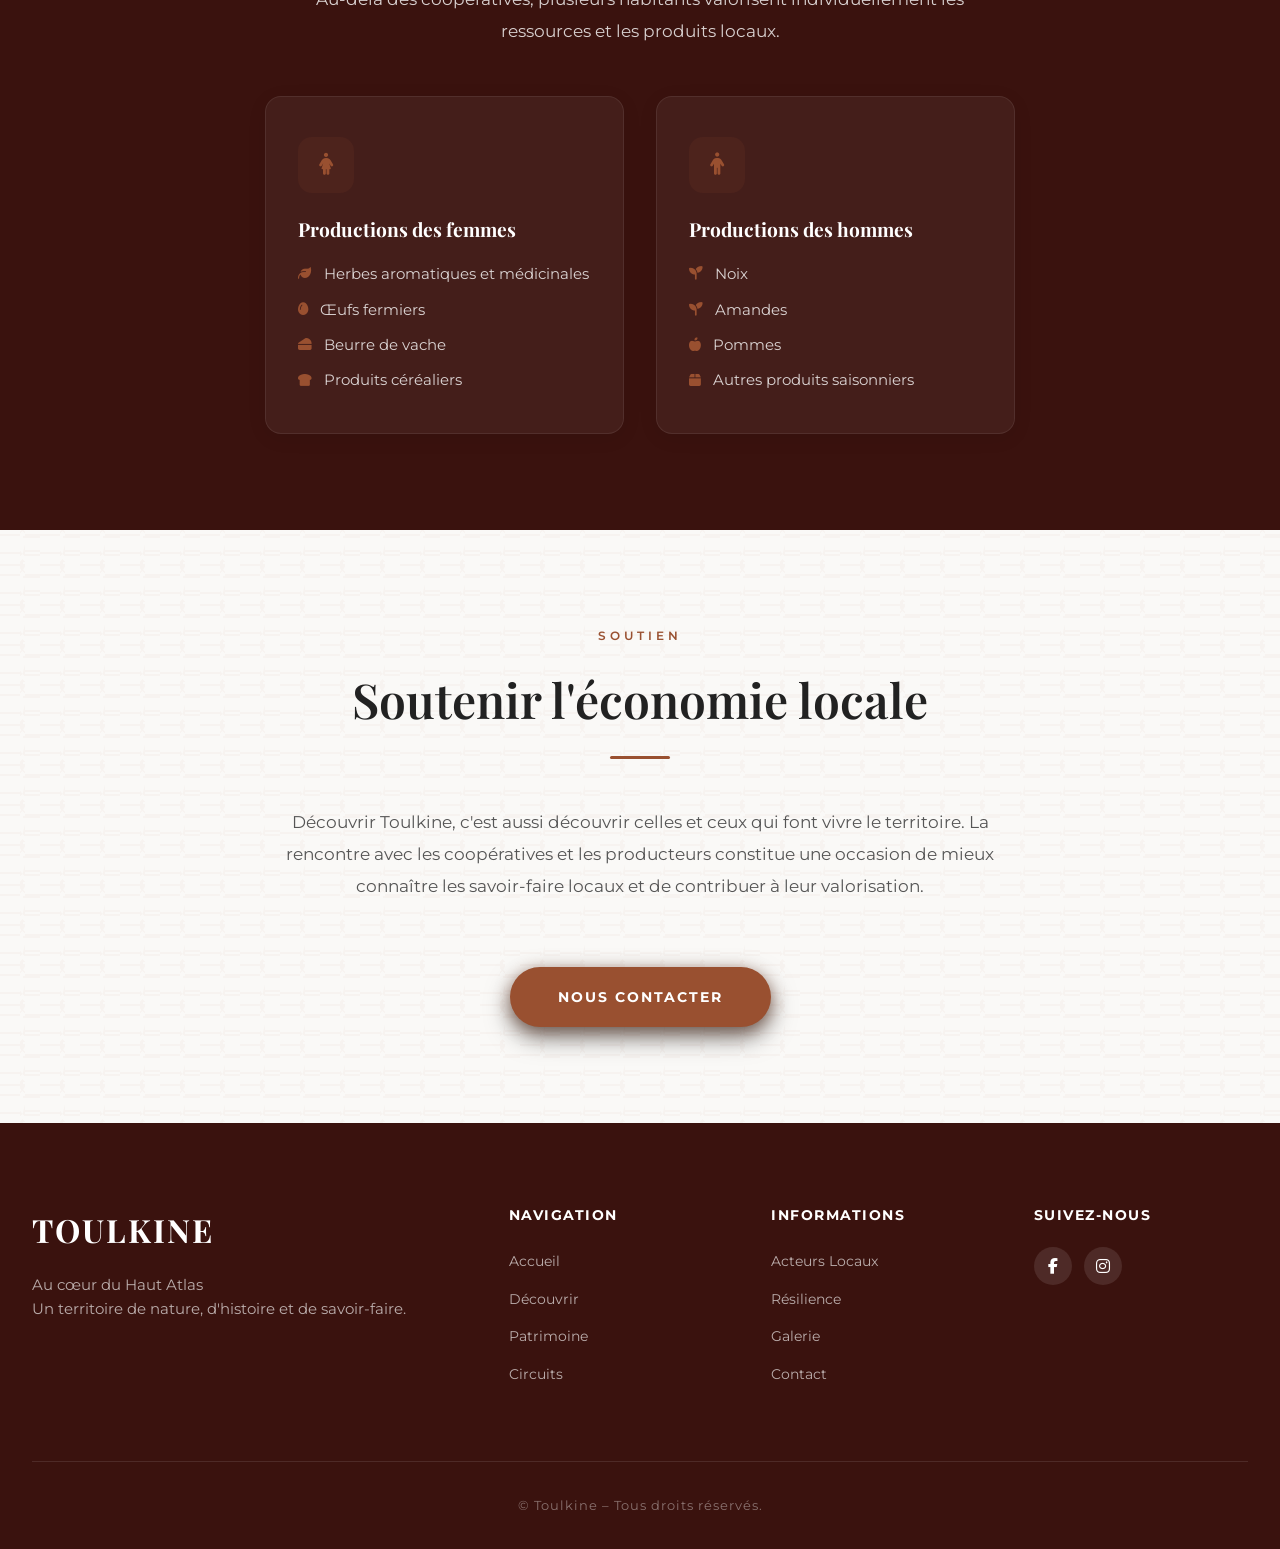
==== commit 47719b23: "Add floating circular side menu to all pages across the website" ====
--- a/acteurs.html
+++ b/acteurs.html
@@ -4,7 +4,7 @@
     <meta charset="UTF-8">
     <meta name="viewport" content="width=device-width, initial-scale=1.0">
     <title>Acteurs Locaux – Toulkine</title>
-    <link rel="stylesheet" href="css/style.css?v=11">
+    <link rel="stylesheet" href="css/style.css?v=13">
     <link rel="stylesheet" href="https://cdnjs.cloudflare.com/ajax/libs/font-awesome/6.4.0/css/all.min.css">
 </head>
 <body>
@@ -29,6 +29,14 @@
             </nav>
         </div>
     </header>
+
+    <!-- SIDE MENU -->
+    <div class="side-menu">
+        <a href="contact.html" title="Contact"><i class="fas fa-envelope"></i></a>
+        <a href="contact.html" title="Localisation"><i class="fas fa-map-marker-alt"></i></a>
+        <a href="gallery.html" title="Galerie"><i class="fas fa-camera"></i></a>
+        <a href="acteurs.html" title="Coopératives"><i class="fas fa-hands-helping"></i></a>
+    </div>
 
     <main>
         <section class="page-hero" style="background-image: url('images/rug-1.jpeg');">
